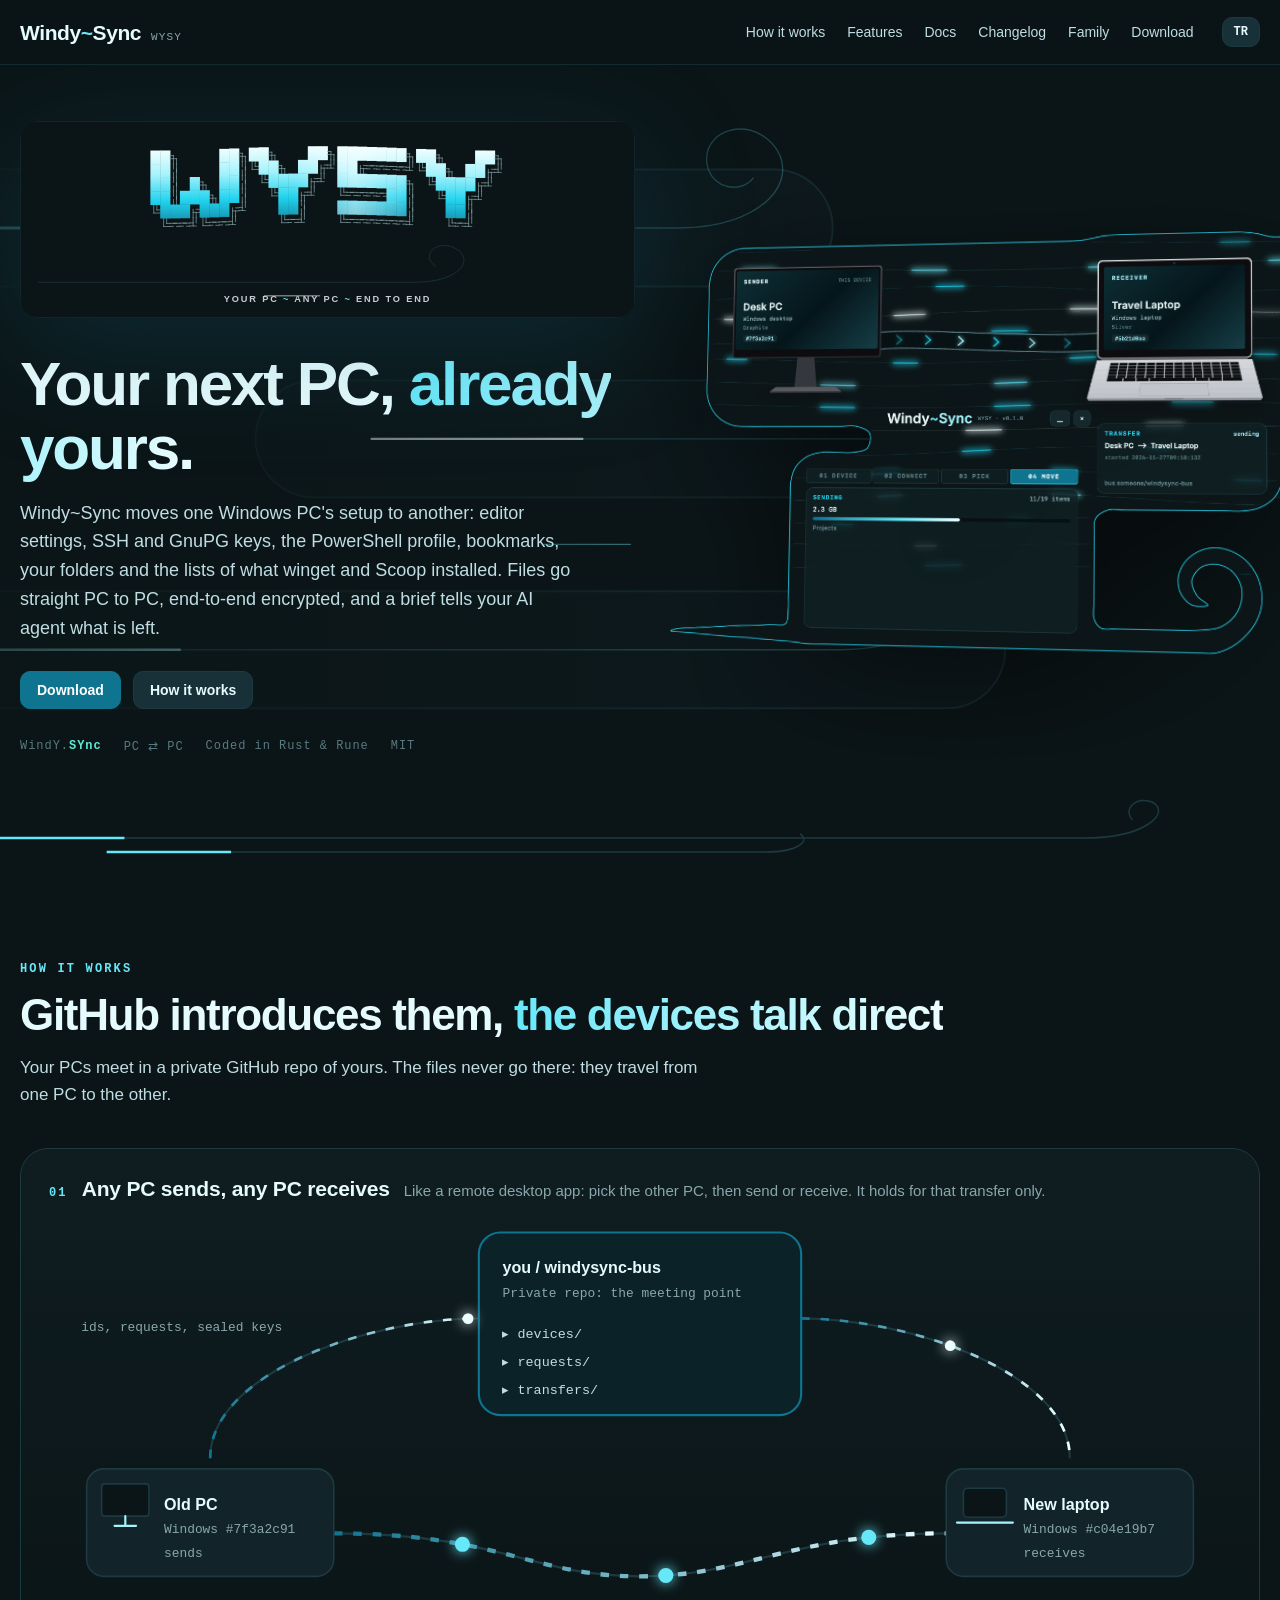
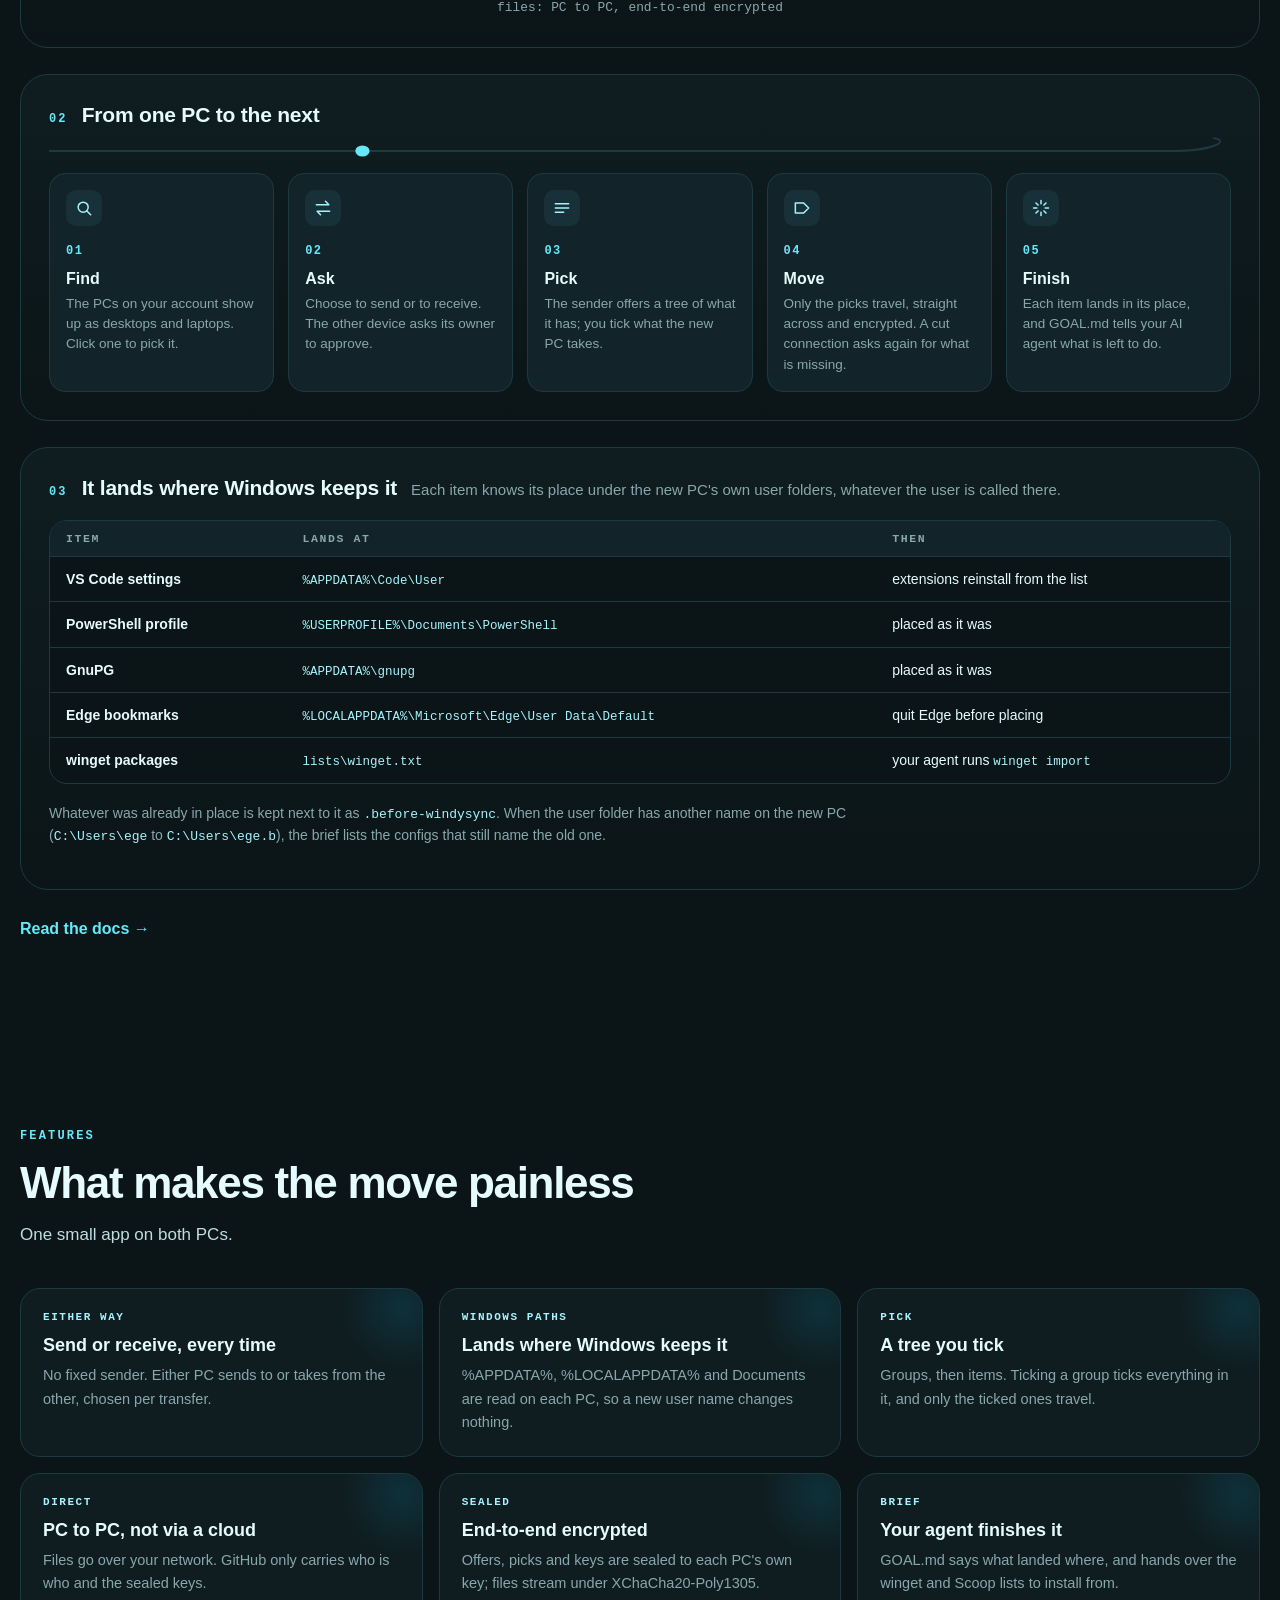
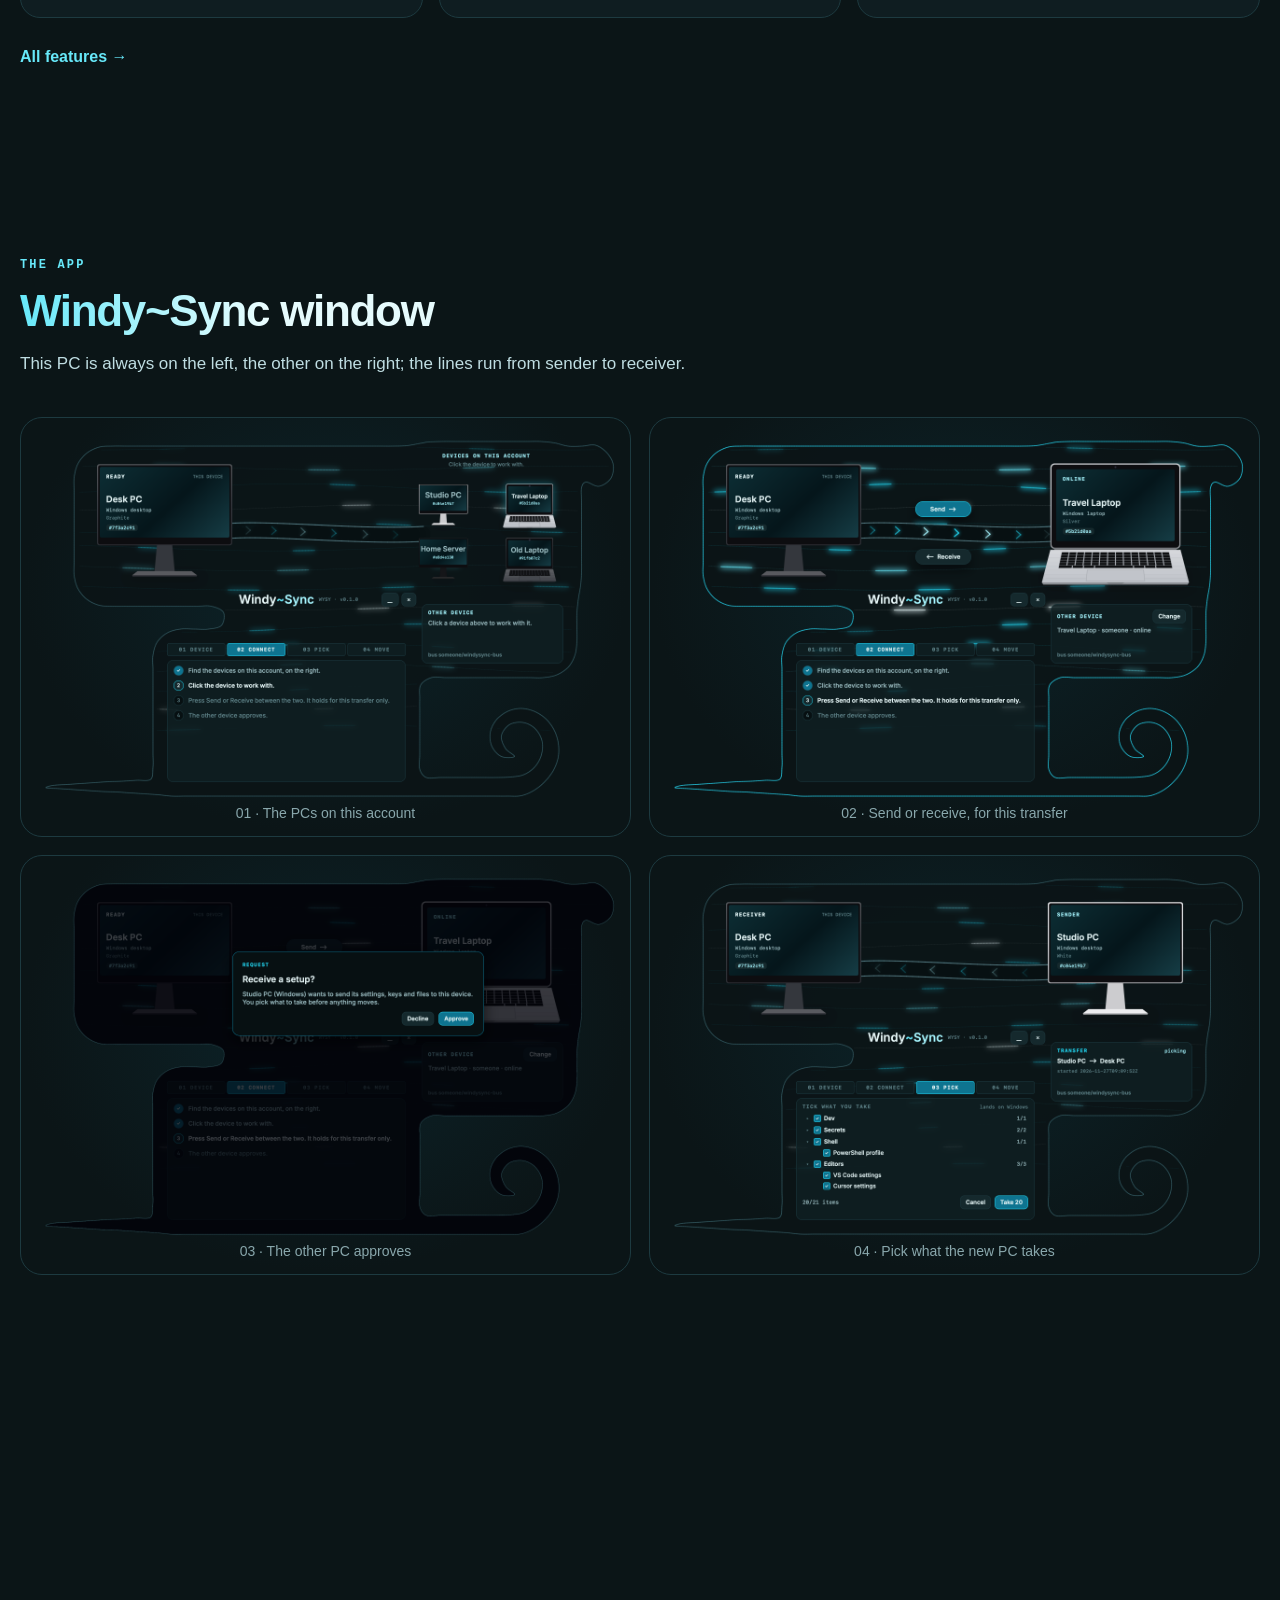
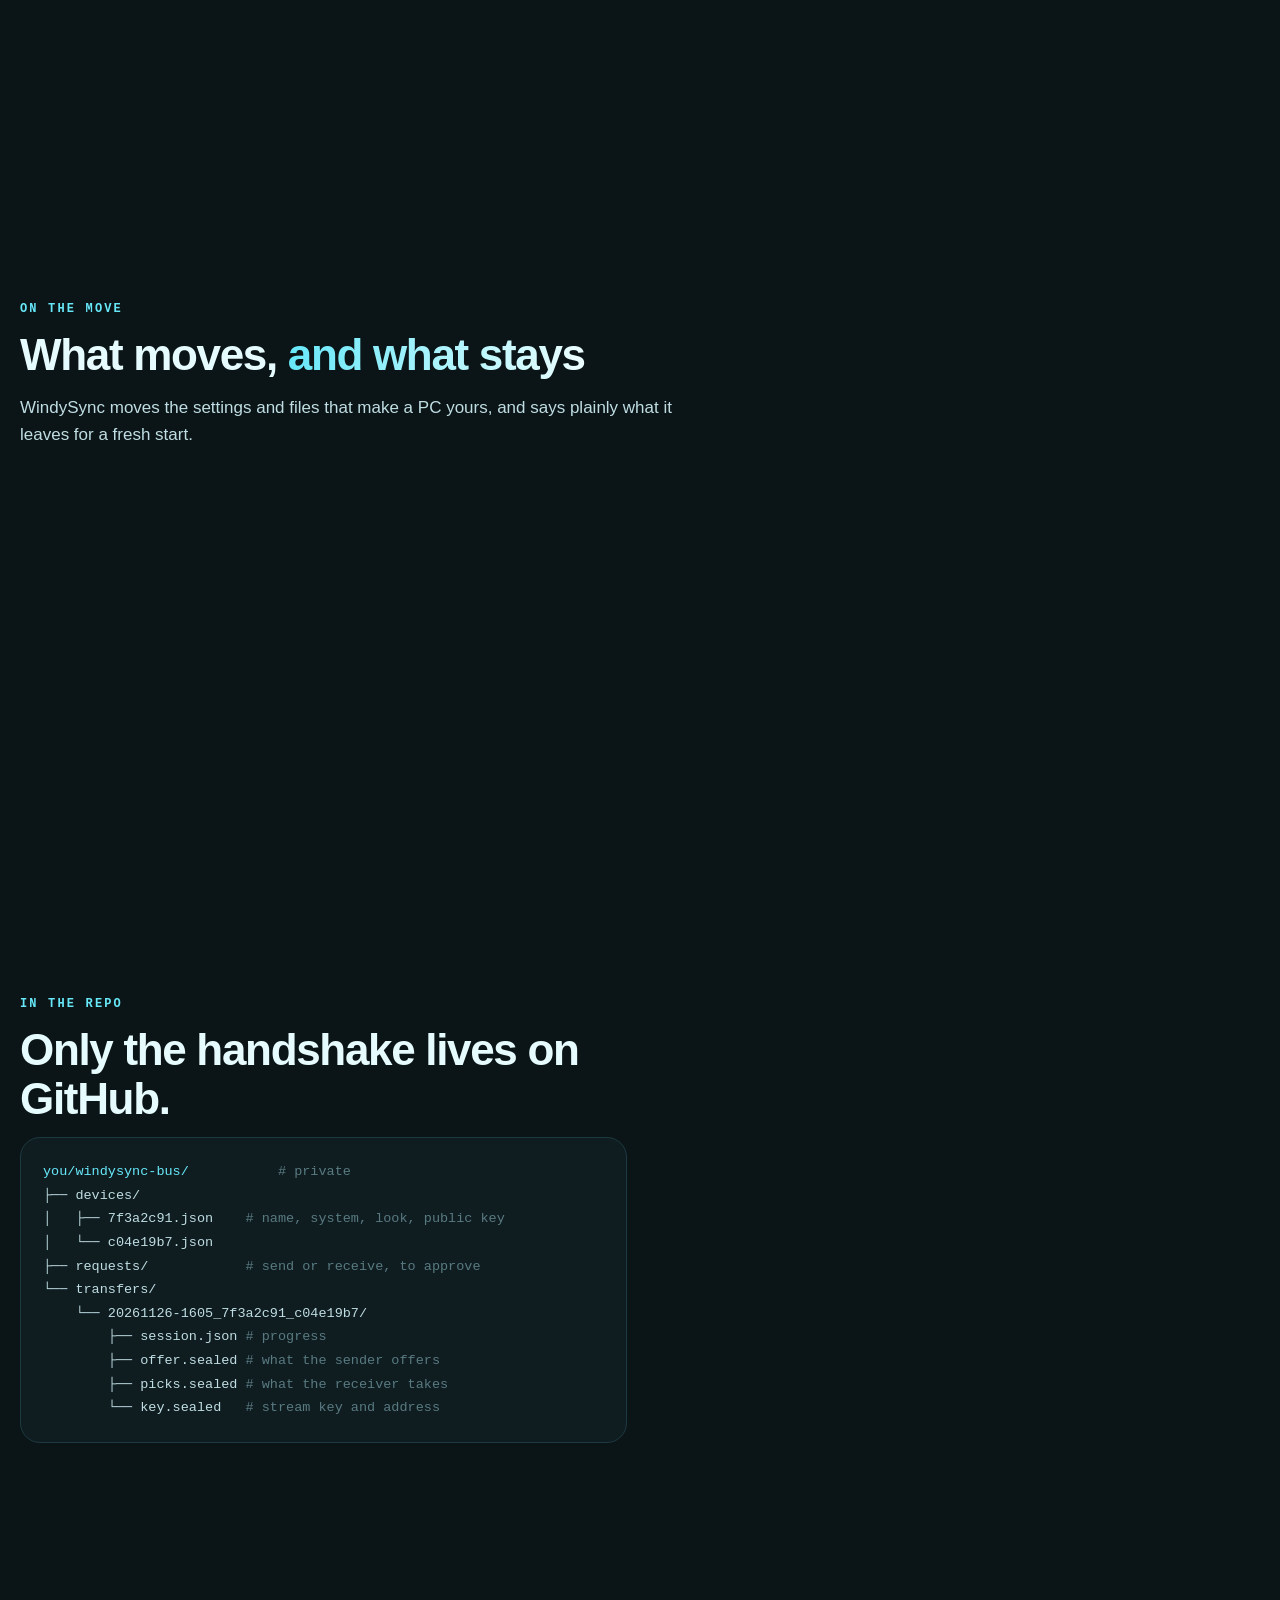
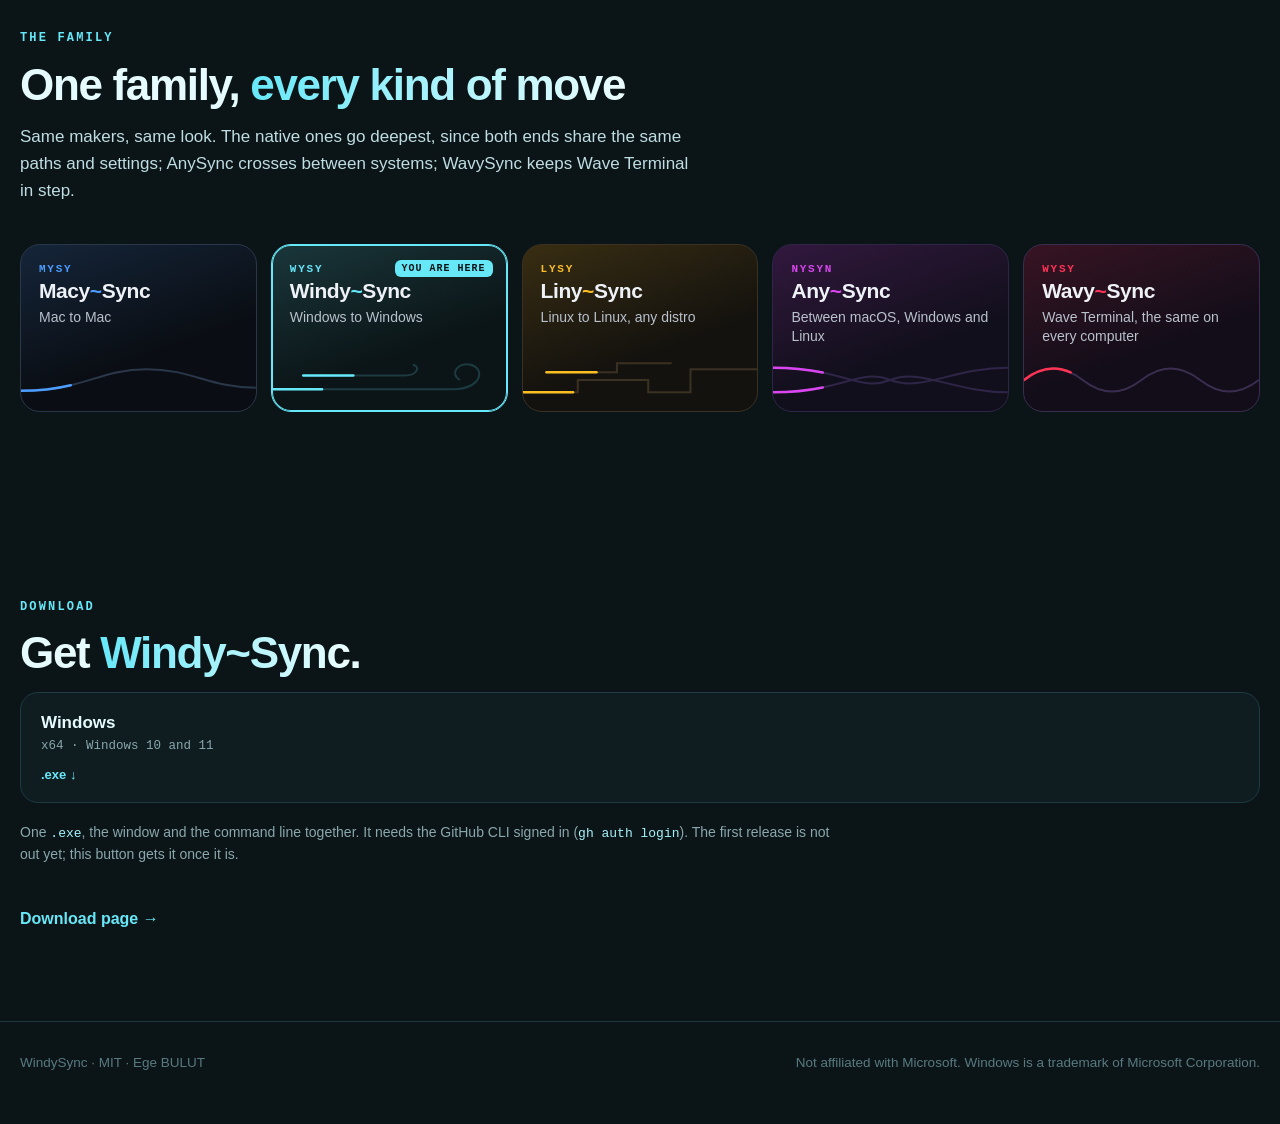
==== site/index.html @ 026438a8 "Site: WindySync site with the app renders, EN and TR Landing, features, docs, changelog and download" ====
<!doctype html>
<html lang="en">
<head>
<meta charset="utf-8">
<meta name="viewport" content="width=device-width, initial-scale=1">
<title>WindySync: move a Windows PC to a new PC, end-to-end encrypted</title>
<meta name="description" content="WindySync moves one Windows PC's setup to another: editor settings, SSH and GnuPG keys, the PowerShell profile, bookmarks, your folders and the lists of what winget and Scoop installed. PC to PC, end-to-end encrypted, and a brief for your AI agent finishes the setup.">
<link rel="canonical" href="https://windysync.vercel.app/">
<meta property="og:type" content="website">
<meta property="og:site_name" content="WindySync">
<meta property="og:url" content="https://windysync.vercel.app/">
<meta property="og:title" content="WindySync: move a Windows PC to a new PC, end-to-end encrypted">
<meta property="og:description" content="WindySync moves one Windows PC's setup to another: editor settings, SSH and GnuPG keys, the PowerShell profile, bookmarks, your folders and the lists of what winget and Scoop installed. PC to PC, end-to-end encrypted, and a brief for your AI agent finishes the setup.">
<meta property="og:image" content="https://windysync.vercel.app/og.png">
<meta property="og:image:width" content="1200">
<meta property="og:image:height" content="630">
<meta property="og:locale" content="en_US">
<meta name="twitter:card" content="summary_large_image">
<meta name="twitter:title" content="WindySync: move a Windows PC to a new PC, end-to-end encrypted">
<meta name="twitter:description" content="WindySync moves one Windows PC's setup to another: editor settings, SSH and GnuPG keys, the PowerShell profile, bookmarks, your folders and the lists of what winget and Scoop installed. PC to PC, end-to-end encrypted, and a brief for your AI agent finishes the setup.">
<meta name="twitter:image" content="https://windysync.vercel.app/og.png">
<meta name="theme-color" content="#0b1517">
<script type="application/ld+json">{"@context": "https://schema.org", "@type": "SoftwareApplication", "name": "WindySync", "applicationCategory": "UtilitiesApplication", "operatingSystem": "Windows", "url": "https://windysync.vercel.app/", "downloadUrl": "https://github.com/Ege-BULUT/WindySync/releases/latest", "softwareVersion": "0.1.0", "license": "https://opensource.org/licenses/MIT", "image": "https://windysync.vercel.app/og.png", "description": "WindySync moves one Windows PC's setup to another: editor settings, SSH and GnuPG keys, the PowerShell profile, bookmarks, your folders and the lists of what winget and Scoop installed. PC to PC, end-to-end encrypted, and a brief for your AI agent finishes the setup.", "author": {"@type": "Person", "name": "Ege BULUT", "url": "https://github.com/Ege-BULUT"}, "offers": {"@type": "Offer", "price": "0", "priceCurrency": "USD"}}</script>
<link rel="alternate" hreflang="en" href="https://windysync.vercel.app/">
<link rel="alternate" hreflang="tr" href="https://windysync.vercel.app/tr/">
<link rel="alternate" hreflang="x-default" href="https://windysync.vercel.app/">
<link rel="icon" href="data:image/svg+xml,%3Csvg xmlns='http://www.w3.org/2000/svg' viewBox='0 0 32 32'%3E%3Crect width='32' height='32' rx='8' fill='%230b1517'/%3E%3Cpath d='M5 13H20C25 13 26 7 22 6.5C19 6 18 10 21 10.5' fill='none' stroke='%2367e8f9' stroke-width='3' stroke-linecap='round'/%3E%3Cpath d='M5 21H25' stroke='%23ecfeff' stroke-width='3' stroke-linecap='round'/%3E%3C/svg%3E">
<link rel="stylesheet" href="site.css">
</head>
<body>

<nav>
  <div class="wrap">
    <a class="brand" href="./"><span>Windy<b>~</b>Sync</span> <small>WYSY</small></a>
    <div class="links">
      <a href="#how" class="opt">How it works</a>
      <a href="features/">Features</a>
      <a href="docs/">Docs</a>
      <a href="changelog/" class="opt">Changelog</a>
      <a href="#family" class="opt">Family</a>
      <a href="download/">Download</a>
    </div>
    <a class="btn lang" id="lang" href="tr/" hreflang="tr" aria-label="Türkçe">TR</a>
  </div>
</nav>

<header class="hero">
  <svg class="bg" viewBox="0 0 1440 760" preserveAspectRatio="xMidYMid slice" aria-hidden="true">
    <g class="w-band"><path class="wo" d="M -80 170 H 860"/><path class="wo" d="M 380 390 H 1520"/><path class="wo" d="M -80 610 H 1040"/><path class="wf" d="M -80 170 H 860"/><path class="wf" d="M 380 390 H 1520"/><path class="wf" d="M -80 610 H 1040"/></g>
    <path class="wl base" d="M -40 170 H 760 C 850 170 890 118 858 82 C 830 52 784 70 790 104 C 795 130 826 134 838 118"/><path class="wl base" d="M 440 390 H 1290 C 1380 390 1420 338 1388 302 C 1360 272 1314 290 1320 324 C 1325 350 1356 354 1368 338"/><path class="wl base" d="M -40 610 H 930 C 1020 610 1060 558 1028 522 C 1000 492 954 510 960 544 C 965 570 996 574 1008 558"/>
    <path class="wl a" d="M -40 170 H 760 C 850 170 890 118 858 82 C 830 52 784 70 790 104 C 795 130 826 134 838 118"/><path class="wl b" d="M 440 390 H 1290 C 1380 390 1420 338 1388 302 C 1360 272 1314 290 1320 324 C 1325 350 1356 354 1368 338"/><path class="wl c" d="M -40 610 H 930 C 1020 610 1060 558 1028 522 C 1000 492 954 510 960 544 C 965 570 996 574 1008 558"/>
    <path class="wl d" d="M -40 300 H 520 C 560 300 574 280 560 268"/><path class="wl d" style="animation-delay:-1.7s" d="M 620 500 H 1180 C 1220 500 1234 480 1220 468"/>
  </svg>
  <div class="wrap hero-grid">
    <div>
      <img class="logo" src="logo.svg" alt="WYSY, WindySync logo">
      <h1>Your next PC,&nbsp;<em>already yours.</em></h1>
      <p class="lead">Windy~Sync moves one Windows PC's setup to another: editor settings, SSH and GnuPG keys, the PowerShell profile, bookmarks, your folders and the lists of what winget and Scoop installed. Files go straight PC to PC, end-to-end encrypted, and a brief tells your AI agent what is left.</p>
      <div class="cta">
        <a class="btn red" href="download/">Download</a>
        <a class="btn" href="#how">How it works</a>
      </div>
      <div class="ticker"><span>WindY.<b>SYnc</b></span><span>PC ⇄ PC</span><span>Coded in Rust &amp; Rune</span><span>MIT</span></div>
    </div>
    <div class="shot"><img src="sending.png" width="2560" height="1560" alt="WindySync window: this PC on the left sending to the new PC on the right"></div>
  </div>
</header>

<svg class="divider" viewBox="0 0 1440 70" preserveAspectRatio="none" aria-hidden="true"><path d="M0 44 H 1220 C 1290 44 1318 18 1296 8 C 1280 2 1262 14 1274 26"/><path class="run" style="animation-delay:-0s" d="M0 44 H 1220 C 1290 44 1318 18 1296 8 C 1280 2 1262 14 1274 26"/><path d="M120 58 H 860 C 900 58 912 46 900 40"/><path class="run" style="animation-delay:-2s" d="M120 58 H 860 C 900 58 912 46 900 40"/></svg>

<section id="how">
  <div class="wrap">
    <span class="caps">How it works</span>
    <h2>GitHub introduces them, <em>the devices talk direct</em></h2>
    <p class="sub">Your PCs meet in a private GitHub repo of yours. The files never go there: they travel from one PC to the other.</p>

    <div class="stage reveal">
      <div class="stage-head"><span class="caps">01</span><h3>Any PC sends, any PC receives</h3><p>Like a remote desktop app: pick the other PC, then send or receive. It holds for that transfer only.</p></div>
      <svg viewBox="0 0 1100 380" role="img" aria-label="Two Windows PCs meet in a private GitHub repo and send files to each other directly">
        <defs><linearGradient id="wireGrad" x1="0" x2="1"><stop offset="0" stop-color="#0e7490"/><stop offset="1" stop-color="#ecfeff"/></linearGradient></defs>
        <path id="c1" class="wire" d="M 150 230 C 150 150 300 100 400 100"/>
        <path id="c2" class="wire" d="M 700 100 C 800 100 950 150 950 230"/>
        <path class="wire hot" d="M 150 230 C 150 150 300 100 400 100"/>
        <path class="wire hot" style="animation-delay:-.6s" d="M 700 100 C 800 100 950 150 950 230"/>
        <path id="dw" class="wire" d="M 265 300 C 420 300 450 340 550 340 S 690 300 835 300"/>
        <path class="wire hot" style="stroke-width:4" d="M 265 300 C 420 300 450 340 550 340 S 690 300 835 300"/>
        <g class="node repo" transform="translate(400 20)">
          <rect width="300" height="170" rx="20"/>
          <text class="t" x="22" y="38">you / windysync-bus</text>
          <text class="s" x="22" y="60">Private repo: the meeting point</text>
          <text class="folder on" x="22" y="98">▸ devices/</text>
          <text class="folder on" style="animation-delay:1s" x="22" y="124">▸ requests/</text>
          <text class="folder on" style="animation-delay:2s" x="22" y="150">▸ transfers/</text>
        </g>
        <g class="node" transform="translate(35 240)"><rect width="230" height="100" rx="16"/><rect class="scr" x="14" y="14" width="44" height="30" rx="3"/><path class="ink" d="M36 44 V52 M26 53 H46"/><text class="t" x="72" y="38">Old PC</text><text class="s" x="72" y="60">Windows #7f3a2c91</text><text class="s" x="72" y="82" fill="#67e8f9">sends</text></g>
        <g class="node" transform="translate(835 240)"><rect width="230" height="100" rx="16"/><rect class="scr" x="16" y="18" width="40" height="27" rx="4"/><path class="ink" d="M10 50 H62"/><text class="t" x="72" y="38">New laptop</text><text class="s" x="72" y="60">Windows #c04e19b7</text><text class="s" x="72" y="82" fill="#5eead4">receives</text></g>
        <text class="s" x="30" y="112" style="font:500 12px var(--mono);fill:var(--muted)">ids, requests, sealed keys</text>
        <text class="s" x="550" y="372" text-anchor="middle" style="font:500 12px var(--mono);fill:var(--muted)">files: PC to PC, end-to-end encrypted</text>
        <circle class="pkt v" r="5"><animateMotion dur="3s" repeatCount="indefinite"><mpath href="#c1"/></animateMotion></circle>
        <circle class="pkt v" r="5"><animateMotion dur="3s" begin="1.5s" repeatCount="indefinite"><mpath href="#c2"/></animateMotion></circle>
        <circle class="pkt" r="7"><animateMotion dur="2.4s" repeatCount="indefinite"><mpath href="#dw"/></animateMotion></circle>
        <circle class="pkt" r="7"><animateMotion dur="2.4s" begin=".8s" repeatCount="indefinite"><mpath href="#dw"/></animateMotion></circle>
        <circle class="pkt" r="7"><animateMotion dur="2.4s" begin="1.6s" repeatCount="indefinite"><mpath href="#dw"/></animateMotion></circle>
      </svg>
    </div>

    <div class="stage reveal">
      <div class="stage-head"><span class="caps">02</span><h3>From one PC to the next</h3></div>
      <div class="steps">
        <div class="rail" aria-hidden="true"><svg viewBox="0 0 1000 30" preserveAspectRatio="none"><path d="M0 15 H 950 C 985 15 1000 4 985 1" fill="none" stroke="var(--edge)" stroke-width="2"/><circle r="6" fill="var(--red2)"><animateMotion dur="10s" repeatCount="indefinite" path="M0 15 H 950 C 985 15 1000 4 985 1"/></circle></svg></div>
        <div class="step"><div class="ic"><svg viewBox="0 0 24 24"><circle cx="11" cy="11" r="6"/><path d="M20 20l-4.5-4.5"/></svg></div><span class="n">01</span><h4>Find</h4><p>The PCs on your account show up as desktops and laptops. Click one to pick it.</p></div>
        <div class="step"><div class="ic"><svg viewBox="0 0 24 24"><path d="M4 8h15l-4-4M20 16H5l4 4"/></svg></div><span class="n">02</span><h4>Ask</h4><p>Choose to send or to receive. The other device asks its owner to approve.</p></div>
        <div class="step"><div class="ic"><svg viewBox="0 0 24 24"><path d="M4 7h16M4 12h16M4 17h10"/></svg></div><span class="n">03</span><h4>Pick</h4><p>The sender offers a tree of what it has; you tick what the new PC takes.</p></div>
        <div class="step"><div class="ic"><svg viewBox="0 0 24 24"><path d="M4 6h10l6 6-6 6H4z"/></svg></div><span class="n">04</span><h4>Move</h4><p>Only the picks travel, straight across and encrypted. A cut connection asks again for what is missing.</p></div>
        <div class="step"><div class="ic"><svg viewBox="0 0 24 24"><path d="M12 3v4M12 17v4M3 12h4M17 12h4M6 6l2.5 2.5M15.5 15.5L18 18M6 18l2.5-2.5M15.5 8.5L18 6"/></svg></div><span class="n">05</span><h4>Finish</h4><p>Each item lands in its place, and GOAL.md tells your AI agent what is left to do.</p></div>
      </div>
    </div>

    <div class="stage reveal">
      <div class="stage-head"><span class="caps">03</span><h3>It lands where Windows keeps it</h3><p>Each item knows its place under the new PC's own user folders, whatever the user is called there.</p></div>
      <div class="land"><table>
        <thead><tr><th>Item</th><th>Lands at</th><th>Then</th></tr></thead>
        <tbody>
        <tr><td>VS Code settings</td><td><code>%APPDATA%\Code\User</code></td><td>extensions reinstall from the list</td></tr>
        <tr><td>PowerShell profile</td><td><code>%USERPROFILE%\Documents\PowerShell</code></td><td>placed as it was</td></tr>
        <tr><td>GnuPG</td><td><code>%APPDATA%\gnupg</code></td><td>placed as it was</td></tr>
        <tr><td>Edge bookmarks</td><td><code>%LOCALAPPDATA%\Microsoft\Edge\User Data\Default</code></td><td>quit Edge before placing</td></tr>
        <tr><td>winget packages</td><td><code>lists\winget.txt</code></td><td>your agent runs <code>winget import</code></td></tr>
        </tbody></table></div>
      <p class="note">Whatever was already in place is kept next to it as <code>.before-windysync</code>. When the user folder has another name on the new PC (<code>C:\Users\ege</code> to <code>C:\Users\ege.b</code>), the brief lists the configs that still name the old one.</p>
    </div>
    <a class="more" href="docs/">Read the docs →</a>
  </div>
</section>

<section id="features">
  <div class="wrap">
    <span class="caps">Features</span>
    <h2>What makes the move painless</h2>
    <p class="sub">One small app on both PCs.</p>
    <div class="grid">
      <div class="card reveal"><span class="k">EITHER WAY</span><h3>Send or receive, every time</h3><p>No fixed sender. Either PC sends to or takes from the other, chosen per transfer.</p></div>
      <div class="card reveal"><span class="k">WINDOWS PATHS</span><h3>Lands where Windows keeps it</h3><p>%APPDATA%, %LOCALAPPDATA% and Documents are read on each PC, so a new user name changes nothing.</p></div>
      <div class="card reveal"><span class="k">PICK</span><h3>A tree you tick</h3><p>Groups, then items. Ticking a group ticks everything in it, and only the ticked ones travel.</p></div>
      <div class="card reveal"><span class="k">DIRECT</span><h3>PC to PC, not via a cloud</h3><p>Files go over your network. GitHub only carries who is who and the sealed keys.</p></div>
      <div class="card reveal"><span class="k">SEALED</span><h3>End-to-end encrypted</h3><p>Offers, picks and keys are sealed to each PC's own key; files stream under XChaCha20-Poly1305.</p></div>
      <div class="card reveal"><span class="k">BRIEF</span><h3>Your agent finishes it</h3><p>GOAL.md says what landed where, and hands over the winget and Scoop lists to install from.</p></div>
    </div>
    <a class="more" href="features/">All features →</a>
  </div>
</section>

<section id="screens">
  <div class="wrap">
    <span class="caps">The app</span>
    <h2><em>Windy~Sync</em> window</h2>
    <p class="sub">This PC is always on the left, the other on the right; the lines run from sender to receiver.</p>
    <div class="gallery">
      <figure class="reveal"><img src="find.png" width="2560" height="1560" alt="01 · The PCs on this account" loading="lazy"><figcaption>01 · The PCs on this account</figcaption></figure>
      <figure class="reveal"><img src="hover-send.png" width="2560" height="1560" alt="02 · Send or receive, for this transfer" loading="lazy"><figcaption>02 · Send or receive, for this transfer</figcaption></figure>
      <figure class="reveal"><img src="request.png" width="2560" height="1560" alt="03 · The other PC approves" loading="lazy"><figcaption>03 · The other PC approves</figcaption></figure>
      <figure class="reveal"><img src="pick.png" width="2560" height="1560" alt="04 · Pick what the new PC takes" loading="lazy"><figcaption>04 · Pick what the new PC takes</figcaption></figure>
      <figure class="reveal"><img src="sending.png" width="2560" height="1560" alt="Sending: the lines flow toward the receiver" loading="lazy"><figcaption>Sending: the lines flow toward the receiver</figcaption></figure>
      <figure class="reveal"><img src="done.png" width="2560" height="1560" alt="Done: the brief is ready for your agent" loading="lazy"><figcaption>Done: the brief is ready for your agent</figcaption></figure>
    </div>
  </div>
</section>

<section id="moves">
  <div class="wrap">
    <span class="caps">On the move</span>
    <h2>What moves, <em>and what stays</em></h2>
    <p class="sub">WindySync moves the settings and files that make a PC yours, and says plainly what it leaves for a fresh start.</p>
    <div class="cols">
      <div class="box yes reveal">
        <h3>What moves</h3>
        <ul>
          <li><strong>Files:</strong> Desktop, Documents, Downloads, Pictures, Music and Videos, each top-level item on its own. Folders rebuilt from source, like <code>node_modules</code>, <code>target</code> and <code>.venv</code>, stay behind.</li>
          <li><strong>Shell and git:</strong> git config, SSH and GnuPG keys, the PowerShell profile.</li>
          <li><strong>Editors and terminals:</strong> VS Code, Cursor, Zed, Wave.</li>
          <li><strong>Notes, browsers, AI tools:</strong> Obsidian's vault list, bookmarks of Edge, Chrome, Brave and Chromium, Claude Code, Codex.</li>
          <li><strong>Lists of installed tools:</strong> winget, Scoop, npm, cargo, pipx, VS Code and Cursor extensions.</li>
        </ul>
      </div>
      <div class="box no reveal">
        <h3>What stays, and why</h3>
        <ul>
          <li><strong>The programs themselves:</strong> they are installed again from the winget and Scoop lists, not copied.</li>
          <li><strong>Passwords saved in browsers:</strong> Windows seals them with DPAPI for the old PC's account. Use the browser's own sync or its password export.</li>
          <li><strong>Windows settings, the registry and the PC's identity:</strong> a Tailscale node, remote desktop ids and the like.</li>
          <li><strong>Logins:</strong> AI tools and apps are signed in again on the new PC.</li>
        </ul>
      </div>
    </div>
  </div>
</section>
<section id="layout">
  <div class="wrap split">
    <div>
      <span class="caps">In the repo</span>
      <h2>Only the handshake lives on GitHub.</h2>
      <pre class="tree"><span class="r">you/windysync-bus/</span>           <span class="c"># private</span>
├── devices/
│   ├── 7f3a2c91.json    <span class="c"># name, system, look, public key</span>
│   └── c04e19b7.json
├── requests/            <span class="c"># send or receive, to approve</span>
└── transfers/
    └── 20261126-1605_7f3a2c91_c04e19b7/
        ├── session.json <span class="c"># progress</span>
        ├── offer.sealed <span class="c"># what the sender offers</span>
        ├── picks.sealed <span class="c"># what the receiver takes</span>
        └── key.sealed   <span class="c"># stream key and address</span></pre>
    </div>
    <div class="box reveal" style="margin-top:58px">
      <h3>Never on GitHub</h3>
      <ul>
        <li>Your files: they go from PC to PC</li>
        <li>Anything readable about what you move: offers and picks are sealed</li>
        <li>Your GitHub sign in: WindySync asks the GitHub CLI for it each time</li>
        <li>Anything you leave unticked</li>
      </ul>
    </div>
  </div>
</section>

<section id="family">
  <div class="wrap">
    <span class="caps">The family</span>
    <h2>One family, <em>every kind of move</em></h2>
    <p class="sub">Same makers, same look. The native ones go deepest, since both ends share the same paths and settings; AnySync crosses between systems; WavySync keeps Wave Terminal in step.</p>
    <div class="fam">
      <a class="fm" href="https://macysync.vercel.app/" style="--fa:#4c9dff;--fbg:#0a0e14;--fe:#2a3749"><svg viewBox="0 0 300 60" preserveAspectRatio="none" aria-hidden="true"><path class="fb" d="M0 44 C 80 44 100 16 160 16 S 240 40 300 40"/><path class="fr" style="animation-delay:-0.0s" d="M0 44 C 80 44 100 16 160 16 S 240 40 300 40"/></svg><span class="fk">MYSY</span><b>Macy<i>~</i>Sync</b><span class="fl">Mac to Mac</span></a>
      <a class="fm here" href="https://windysync.vercel.app/" style="--fa:#67e8f9;--fbg:#0b1517;--fe:#1d3a40"><svg viewBox="0 0 300 60" preserveAspectRatio="none" aria-hidden="true"><path class="fb" d="M0 42 H 232 C 266 42 274 16 254 10 C 238 6 226 22 240 30"/><path class="fr" style="animation-delay:-0.0s" d="M0 42 H 232 C 266 42 274 16 254 10 C 238 6 226 22 240 30"/><path class="fb" d="M40 24 H 170 C 186 24 190 12 180 10"/><path class="fr" style="animation-delay:-1.3s" d="M40 24 H 170 C 186 24 190 12 180 10"/></svg><span class="fk">WYSY</span><b>Windy<i>~</i>Sync</b><span class="fl">Windows to Windows</span><span class="fh">you are here</span></a>
      <a class="fm" href="https://linysync.vercel.app/" style="--fa:#fbbf24;--fbg:#14120e;--fe:#3a3122"><svg viewBox="0 0 300 60" preserveAspectRatio="none" aria-hidden="true"><path class="fb" d="M0 46 H 70 V 30 H 160 V 46 H 214 V 16 H 300"/><path class="fr" style="animation-delay:-0.0s" d="M0 46 H 70 V 30 H 160 V 46 H 214 V 16 H 300"/><path class="fb" d="M30 20 H 120 V 8 H 190"/><path class="fr" style="animation-delay:-1.3s" d="M30 20 H 120 V 8 H 190"/></svg><span class="fk">LYSY</span><b>Liny<i>~</i>Sync</b><span class="fl">Linux to Linux, any distro</span></a>
      <a class="fm" href="https://anysync.vercel.app/" style="--fa:#d946ef;--fbg:#120f1c;--fe:#2e2547"><svg viewBox="0 0 300 60" preserveAspectRatio="none" aria-hidden="true"><path class="fb" d="M0 46 C 90 46 110 14 150 30 S 230 14 300 14"/><path class="fr" style="animation-delay:-0.0s" d="M0 46 C 90 46 110 14 150 30 S 230 14 300 14"/><path class="fb" d="M0 14 C 90 14 110 46 150 30 S 230 46 300 46"/><path class="fr" style="animation-delay:-1.3s" d="M0 14 C 90 14 110 46 150 30 S 230 46 300 46"/></svg><span class="fk">NYSYN</span><b>Any<i>~</i>Sync</b><span class="fl">Between macOS, Windows and Linux</span></a>
      <a class="fm" href="https://wavysync.vercel.app/" style="--fa:#ff3355;--fbg:#120d19;--fe:#3a2d4f"><svg viewBox="0 0 300 60" preserveAspectRatio="none" aria-hidden="true"><path class="fb" d="M0 30 C 25 10 50 10 75 30 S 125 50 150 30 S 200 10 225 30 S 275 50 300 30"/><path class="fr" style="animation-delay:-0.0s" d="M0 30 C 25 10 50 10 75 30 S 125 50 150 30 S 200 10 225 30 S 275 50 300 30"/></svg><span class="fk">WYSY</span><b>Wavy<i>~</i>Sync</b><span class="fl">Wave Terminal, the same on every computer</span></a>
    </div>
  </div>
</section>

<section id="download">
  <div class="wrap">
    <span class="caps">Download</span>
    <h2>Get <em>Windy~Sync</em>.</h2>
    <div class="dl">
      <a class="os" href="https://github.com/Ege-BULUT/WindySync/releases/latest/download/windysync-windows-x64.exe"><b>Windows</b><span>x64 · Windows 10 and 11</span><i>.exe ↓</i></a>
    </div>
    <p class="note">One <code>.exe</code>, the window and the command line together. It needs the GitHub CLI signed in (<code>gh auth login</code>). The first release is not out yet; this button gets it once it is.</p>
    <a class="more" href="download/">Download page →</a>
  </div>
</section>

<footer>
  <div class="wrap">
    <span>WindySync · MIT · Ege BULUT</span>
    <span>Not affiliated with Microsoft. Windows is a trademark of Microsoft Corporation.</span>
  </div>
</footer>

<script src="site.js"></script>
</body>
</html>
---- site/site.css ----
:root {
  --bg: #0b1517; --bg2: #0f1d21; --panel: #122429; --panel2: #183139; --edge: #1d3a40; --violet: #2f7480; --lilac: #a5f3fc; --red: #0e7490; --red2: #67e8f9; --a3: #ecfeff; --on-red: #ffffff; --ink: #e6fbfd; --soft: #bfdde2; --muted: #89a7ac; --dim: #587a80; --ok: #5eead4; --warn: #fda4af;
  --mono: ui-monospace, "SF Mono", "JetBrains Mono", "Cascadia Mono", Menlo, Consolas, monospace;
  --sans: Inter, ui-sans-serif, -apple-system, BlinkMacSystemFont, "Segoe UI", Roboto, Helvetica, Arial, sans-serif;
  --wrap: min(1240px, calc(100vw - 32px));
}
* { box-sizing: border-box; }
html { scroll-behavior: smooth; }
body { margin: 0; background: var(--bg); color: var(--ink); font: 16px/1.6 var(--sans); overflow-x: hidden; }
a { color: inherit; }
img { height: auto; }
.wrap { width: var(--wrap); margin: 0 auto; }
.caps { font: 700 12px/1 var(--mono); letter-spacing: .18em; text-transform: uppercase; color: var(--red2); }

/* nav */
nav { position: sticky; top: 0; z-index: 20; backdrop-filter: blur(14px); background: color-mix(in srgb, var(--bg) 74%, transparent); border-bottom: 1px solid color-mix(in srgb, var(--edge) 60%, transparent); }
nav .wrap { display: flex; align-items: center; gap: 28px; height: 64px; }
.brand { font: 800 21px/1 var(--sans); text-decoration: none; letter-spacing: -.02em; display: flex; align-items: baseline; gap: 10px; flex: none; }
.brand b { color: var(--red2); font-weight: 800; }
.brand small { font: 500 11px var(--mono); color: var(--muted); letter-spacing: .1em; }
nav .links { display: flex; gap: 22px; margin-left: auto; font-size: 14px; color: var(--soft); min-width: 0; overflow-x: auto; white-space: nowrap; scrollbar-width: none; }
nav .links::-webkit-scrollbar { display: none; }
nav .links a { text-decoration: none; }
nav .links a:hover { color: var(--ink); }
nav .links a.on { color: var(--ink); box-shadow: inset 0 -2px 0 var(--red2); }
.btn { display: inline-flex; align-items: center; gap: 8px; padding: 10px 16px; border-radius: 10px; font: 600 14px var(--sans); text-decoration: none; border: 1px solid var(--edge); background: var(--panel2); color: var(--ink); cursor: pointer; transition: background .2s, transform .2s; }
.btn:hover { background: var(--edge); transform: translateY(-1px); }
.btn.red { background: var(--red); border-color: var(--red); color: var(--on-red); }
.btn.red:hover { background: var(--red2); border-color: var(--red2); }
.lang { padding: 7px 11px; font: 700 12px var(--mono); flex: none; }

/* hero */
.hero { position: relative; padding: 56px 0 40px; overflow: hidden; }
.hero svg.bg { position: absolute; inset: 0; width: 100%; height: 100%; pointer-events: none; }
@keyframes flow { from { stroke-dashoffset: 2600; } to { stroke-dashoffset: 0; } }
.hero::after { content: ""; position: absolute; inset: 0; pointer-events: none; background: linear-gradient(90deg, color-mix(in srgb, var(--bg) 78%, transparent), color-mix(in srgb, var(--bg) 45%, transparent) 42%, transparent 66%); }
.hero-grid { position: relative; z-index: 1; display: grid; grid-template-columns: 1.05fr 1fr; gap: 40px; align-items: center; }
.logo { width: 100%; max-width: 640px; display: block; filter: drop-shadow(0 30px 60px color-mix(in srgb, var(--red) 22%, transparent)); border-radius: 20px; }
h1 { font: 800 clamp(36px, 5vw, 62px)/1.04 var(--sans); letter-spacing: -.035em; margin: 34px 0 18px; }
h1 em, h2 em { font-style: normal; background: linear-gradient(90deg, var(--red2), var(--a3), var(--red2)) 0 0 / 200% 100%; -webkit-background-clip: text; background-clip: text; color: transparent; animation: shift 6s linear infinite; }
@keyframes shift { to { background-position: -200% 0; } }
.lead { font-size: 18px; color: var(--soft); max-width: 560px; margin: 0 0 28px; }
.cta { display: flex; gap: 12px; flex-wrap: wrap; }
.shot { position: relative; transform: perspective(1400px) rotateY(-9deg) rotateX(4deg); animation: float 7s ease-in-out infinite; }
.shot img { width: 118%; max-width: none; margin-left: -6%; display: block; filter: drop-shadow(0 40px 70px rgba(0, 0, 0, .55)); }
@keyframes float { 0%, 100% { transform: perspective(1400px) rotateY(-9deg) rotateX(4deg) translateY(0); } 50% { transform: perspective(1400px) rotateY(-7deg) rotateX(3deg) translateY(-12px); } }
.ticker { margin-top: 30px; display: flex; gap: 22px; flex-wrap: wrap; font: 500 12px var(--mono); color: var(--dim); letter-spacing: .08em; }
.ticker b { color: var(--ok); font-weight: 700; }

/* sections */
section { padding: 90px 0; position: relative; }
section.tight { padding-top: 0; }
h2 { font: 800 clamp(30px, 3.6vw, 44px)/1.1 var(--sans); letter-spacing: -.03em; margin: 12px 0 14px; }
.sub { color: var(--soft); max-width: 680px; margin: 0 0 40px; font-size: 17px; }
.sub code, .lead code { font: 500 .88em var(--mono); color: var(--lilac); }
.divider { display: block; width: 100%; height: 70px; }
.divider path { fill: none; stroke: var(--edge); stroke-width: 1.5; stroke-linejoin: round; }
.divider .run { stroke: var(--red2); stroke-width: 2.5; stroke-dasharray: 140 3000; animation: flow 5s linear infinite; }

/* diagrams */
.stage { background: linear-gradient(180deg, var(--bg2), var(--bg)); border: 1px solid var(--edge); border-radius: 28px; padding: 28px; position: relative; overflow: hidden; }
.stage + .stage { margin-top: 26px; }
.stage-head { display: flex; align-items: baseline; gap: 14px; margin-bottom: 8px; flex-wrap: wrap; }
.stage-head h3 { font: 700 21px var(--sans); margin: 0; letter-spacing: -.01em; }
.stage-head p { margin: 0; color: var(--muted); font-size: 15px; }
.stage svg { width: 100%; height: auto; display: block; }
.node rect { fill: var(--panel); stroke: var(--edge); stroke-width: 1.5; }
.node .t { fill: var(--ink); font: 600 15px var(--sans); }
.node .s { fill: var(--muted); font: 500 12px var(--mono); }
.node.repo rect { fill: color-mix(in srgb, var(--red) 14%, var(--bg)); stroke: var(--red); stroke-width: 2; }
.node .scr { fill: var(--bg); stroke: var(--edge); stroke-width: 1.5; }
.node .ink { fill: none; stroke: var(--lilac); stroke-width: 2; stroke-linecap: round; stroke-linejoin: round; }
.wire { fill: none; stroke: var(--edge); stroke-width: 2; }
.wire.hot { stroke: url(#wireGrad); stroke-width: 2.5; stroke-dasharray: 8 10; animation: dash 1.2s linear infinite; }
@keyframes dash { to { stroke-dashoffset: -36; } }
.pkt { fill: var(--red2); filter: drop-shadow(0 0 6px var(--red2)); }
.pkt.v { fill: var(--a3); filter: drop-shadow(0 0 6px var(--a3)); }
.folder { font: 500 12.5px var(--mono); fill: var(--soft); }
.folder.on { animation: blink 3s ease-in-out infinite; }
@keyframes blink { 0%, 100% { fill: var(--soft); } 12% { fill: var(--red2); } 30% { fill: var(--soft); } }

/* steps */
.steps { display: grid; grid-template-columns: repeat(5, 1fr); gap: 14px; margin-top: 46px; position: relative; }
.step { background: var(--panel); border: 1px solid var(--edge); border-radius: 16px; padding: 16px; position: relative; z-index: 1; animation: lit 10s infinite; }
.step:nth-child(2) { animation-delay: 0s; } .step:nth-child(3) { animation-delay: 2s; } .step:nth-child(4) { animation-delay: 4s; } .step:nth-child(5) { animation-delay: 6s; } .step:nth-child(6) { animation-delay: 8s; }
@keyframes lit { 0%, 18% { z-index: 3; border-color: var(--red); box-shadow: 0 0 0 1px var(--red), 0 14px 40px color-mix(in srgb, var(--red) 28%, transparent); transform: translateY(-4px); } 24%, 100% { z-index: 1; border-color: var(--edge); box-shadow: none; transform: none; } }
.step .n { font: 700 12px var(--mono); color: var(--red2); letter-spacing: .12em; }
.step h4 { margin: 8px 0 6px; font: 700 16px var(--sans); }
.step p { margin: 0; color: var(--muted); font-size: 13.5px; line-height: 1.5; }
.step .ic { width: 36px; height: 36px; border-radius: 10px; background: var(--panel2); display: grid; place-items: center; margin-bottom: 10px; }
.step .ic svg { width: 20px; height: 20px; stroke: var(--lilac); fill: none; stroke-width: 1.8; stroke-linecap: round; stroke-linejoin: round; }
.rail { position: absolute; left: 0; right: 0; top: -36px; height: 28px; z-index: 4; pointer-events: none; }
.rail svg { width: 100%; height: 28px; display: block; overflow: visible; }
.rail path { vector-effect: non-scaling-stroke; }

/* where things land */
.land { overflow-x: auto; border: 1px solid var(--edge); border-radius: 18px; margin-top: 18px; background: var(--bg); }
.land table { border-collapse: collapse; width: 100%; min-width: 760px; font-size: 14px; }
.land th, .land td { text-align: left; padding: 11px 16px; border-bottom: 1px solid var(--edge); vertical-align: top; }
.land th { font: 700 11.5px var(--mono); letter-spacing: .14em; text-transform: uppercase; color: var(--muted); background: var(--panel); }
.land tr:last-child td { border-bottom: 0; }
.land.fit table { min-width: 0; }
.land.fit td:first-child { white-space: normal; }
.land td:first-child { color: var(--ink); font-weight: 600; white-space: nowrap; }
.land code { font: 500 12.5px var(--mono); color: var(--lilac); overflow-wrap: anywhere; }
.land tbody tr { animation: row 8s infinite; }
.land tbody tr:nth-child(2) { animation-delay: 1.6s; } .land tbody tr:nth-child(3) { animation-delay: 3.2s; } .land tbody tr:nth-child(4) { animation-delay: 4.8s; } .land tbody tr:nth-child(5) { animation-delay: 6.4s; }
@keyframes row { 0%, 14% { background: color-mix(in srgb, var(--red) 12%, transparent); } 22%, 100% { background: transparent; } }

/* features */
.grid { display: grid; grid-template-columns: repeat(3, 1fr); gap: 16px; }
.card { background: var(--bg2); border: 1px solid var(--edge); border-radius: 20px; padding: 22px; position: relative; overflow: hidden; transition: border-color .25s, transform .25s; }
.card:hover { border-color: var(--violet); transform: translateY(-3px); }
.card::after { content: ""; position: absolute; right: -40px; top: -40px; width: 120px; height: 120px; border-radius: 50%; background: radial-gradient(circle, color-mix(in srgb, var(--red) 22%, transparent), transparent 70%); }
.card h3 { margin: 0 0 8px; font: 700 18px var(--sans); }
.card p { margin: 0; color: var(--muted); font-size: 14.5px; }
.card .k { font: 700 11px var(--mono); color: var(--lilac); letter-spacing: .14em; display: block; margin-bottom: 12px; }

/* gallery */
.gallery { display: grid; grid-template-columns: 1fr 1fr; gap: 18px; }
.gallery figure { margin: 0; background: radial-gradient(ellipse at 50% 40%, color-mix(in srgb, var(--red) 16%, var(--bg)), var(--bg) 70%); border: 1px solid var(--edge); border-radius: 22px; padding: 16px 6px 12px; }
.gallery img { width: 100%; display: block; }
.gallery figcaption { text-align: center; color: var(--muted); font-size: 14px; margin-top: 4px; padding: 0 10px; }

/* moves / stays, repo tree */
.split { display: grid; grid-template-columns: 1fr 1fr; gap: 26px; align-items: start; }
.cols { display: grid; grid-template-columns: 1fr 1fr; gap: 18px; }
.box { background: var(--bg2); border: 1px solid var(--edge); border-radius: 20px; padding: 22px 24px; }
.box h3 { margin: 0 0 10px; font: 700 18px var(--sans); }
.box ul { margin: 0; padding-left: 18px; color: var(--muted); font-size: 14.5px; }
.box li { margin: 7px 0; }
.box li strong { color: var(--ink); font-weight: 600; }
.box code { font: 500 13px var(--mono); color: var(--lilac); overflow-wrap: anywhere; }
.box.yes h3 { color: var(--ok); }
.box.no h3 { color: var(--warn); }
pre.tree { margin: 0; background: var(--bg2); border: 1px solid var(--edge); border-radius: 20px; padding: 22px; font: 500 13.5px/1.75 var(--mono); color: var(--soft); overflow-x: auto; }
pre.tree .c { color: var(--dim); }
pre.tree .r { color: var(--red2); }

/* download */
.dl { display: grid; grid-template-columns: repeat(auto-fit, minmax(220px, 1fr)); gap: 14px; }
.os { background: var(--bg2); border: 1px solid var(--edge); border-radius: 18px; padding: 20px; text-decoration: none; display: flex; flex-direction: column; gap: 6px; transition: border-color .2s, transform .2s; }
.os:hover { border-color: var(--red); transform: translateY(-3px); }
.os b { font: 700 17px var(--sans); }
.os span { color: var(--muted); font: 500 12.5px var(--mono); }
.os i { font-style: normal; color: var(--red2); font: 700 13px var(--sans); margin-top: 8px; }
.note { color: var(--muted); font-size: 14px; margin-top: 18px; max-width: 820px; }
.note code { font: 500 13px var(--mono); color: var(--lilac); }
footer { border-top: 1px solid var(--edge); padding: 30px 0 46px; color: var(--dim); font-size: 13.5px; }
footer .wrap { display: flex; gap: 20px; flex-wrap: wrap; justify-content: space-between; }

/* pages */
.page-head { padding: 60px 0 0; position: relative; }
.page-head h1 { margin: 12px 0 14px; }
.page-head + section { padding-top: 46px; }
.more { display: inline-block; margin-top: 26px; color: var(--red2); font-weight: 600; text-decoration: none; }
.more:hover { text-decoration: underline; }

/* feature rows */
.frow { display: grid; grid-template-columns: 1fr 1.2fr; gap: 40px; align-items: center; padding: 34px 0; border-bottom: 1px solid color-mix(in srgb, var(--edge) 50%, transparent); }
.frow:nth-child(even) > img { order: -1; }
.frow h3 { font: 800 26px/1.2 var(--sans); letter-spacing: -.02em; margin: 8px 0 10px; }
.frow p { color: var(--soft); margin: 0; }
.frow p code { font: 500 13.5px var(--mono); color: var(--lilac); }
.frow img { width: 100%; display: block; }

/* docs */
.doc { display: grid; grid-template-columns: 210px 1fr; gap: 44px; align-items: start; }
.toc { position: sticky; top: 90px; }
.toc-list { display: flex; flex-direction: column; gap: 9px; font-size: 14px; }
.toc a { color: var(--muted); text-decoration: none; }
.toc a:hover { color: var(--ink); }
.prose { max-width: 800px; color: var(--soft); min-width: 0; }
.prose h2 { color: var(--ink); font-size: 28px; margin: 50px 0 12px; scroll-margin-top: 84px; }
.prose h2:first-child { margin-top: 0; }
.prose h3 { color: var(--ink); font: 700 18px var(--sans); margin: 26px 0 8px; }
.prose code { font: 500 13.5px var(--mono); color: var(--lilac); overflow-wrap: anywhere; }
.prose pre { background: var(--bg2); border: 1px solid var(--edge); border-radius: 14px; padding: 16px 18px; overflow-x: auto; font: 500 13.5px/1.7 var(--mono); color: var(--soft); }
.prose pre code { color: inherit; overflow-wrap: normal; }
.prose table { border-collapse: collapse; width: 100%; font-size: 14.5px; }
.prose td, .prose th { border-bottom: 1px solid var(--edge); padding: 9px 10px; text-align: left; vertical-align: top; }
.prose th { color: var(--ink); }
.prose a { color: var(--red2); }
.prose li { margin: 5px 0; }

/* changelog */
.release { border-left: 2px solid var(--edge); padding: 0 0 10px 28px; position: relative; max-width: 820px; }
.release + .release { margin-top: 30px; }
.release::before { content: ""; position: absolute; left: -7px; top: 10px; width: 12px; height: 12px; border-radius: 50%; background: var(--red2); box-shadow: 0 0 12px var(--red2); }
.release h2 { margin: 0 0 4px; }
.release .date { font: 500 13px var(--mono); color: var(--muted); }
.release ul { color: var(--soft); padding-left: 18px; }
.release li { margin: 7px 0; }
.release code { font: 500 13px var(--mono); color: var(--lilac); }

.hero-grid > *, .split > *, .cols > *, .grid > *, .gallery > *, .frow > *, .doc > * { min-width: 0; }
.reveal { opacity: 0; transform: translateY(26px); transition: opacity .8s ease, transform .8s ease; }
.reveal.in { opacity: 1; transform: none; }

@media (max-width: 980px) {
  .hero::after { background: color-mix(in srgb, var(--bg) 55%, transparent); }
  .hero-grid, .split, .cols, .frow, .doc { grid-template-columns: 1fr; }
  .shot img { width: 100%; margin: 0; }
  .grid, .steps { grid-template-columns: 1fr 1fr; }
  nav .links a.opt { display: none; }
  .frow:nth-child(even) > img { order: 0; }
  .toc { position: static; }
  .toc-list { flex-direction: row; flex-wrap: wrap; gap: 8px 16px; }
}
@media (max-width: 620px) {
  .grid, .gallery, .steps { grid-template-columns: 1fr; }
  .stage { padding: 18px; border-radius: 20px; }
  section { padding: 60px 0; }
  nav .wrap { gap: 14px; }
  nav .links { gap: 14px; }
  .brand small { display: none; }
  .rail { display: none; }
  .prose table { display: block; overflow-x: auto; }
}
@media (prefers-reduced-motion: reduce) {
  *, *::before, *::after { animation: none !important; transition: none !important; }
  .reveal { opacity: 1; transform: none; }
}

/* WindySync's shape: wind bands, and gusts that run along them and curl at the end */
.w-band { opacity: .6; }
.wo { fill: none; stroke: var(--edge); stroke-width: 124; stroke-linecap: round; }
.wf { fill: none; stroke: var(--bg2); stroke-width: 120; stroke-linecap: round; }
.wl { fill: none; stroke-linecap: round; stroke-linejoin: round; }
.wl.base { stroke: color-mix(in srgb, var(--red2) 26%, transparent); stroke-width: 1.4; }
.wl.a { stroke: var(--red2); stroke-width: 3; stroke-dasharray: 320 2400; animation: flow 3.8s cubic-bezier(.5, 0, .3, 1) infinite; }
.wl.b { stroke: var(--a3); stroke-width: 2.2; stroke-dasharray: 220 2400; animation: flow 4.6s cubic-bezier(.5, 0, .3, 1) infinite; animation-delay: -1.2s; }
.wl.c { stroke: var(--lilac); stroke-width: 2.6; stroke-dasharray: 280 2400; animation: flow 4.2s cubic-bezier(.5, 0, .3, 1) infinite; animation-delay: -2.6s; }
.wl.d { stroke: var(--red2); stroke-width: 1.4; stroke-dasharray: 90 1400; animation: flow 2.6s linear infinite; opacity: .6; }

/* family: one card per *ySync app, each in its own colours with its own line */
.fam { display: grid; grid-template-columns: repeat(auto-fit, minmax(168px, 1fr)); gap: 14px; }
.fm { position: relative; display: flex; flex-direction: column; gap: 4px; min-width: 0; padding: 18px 18px 64px; border-radius: 20px; text-decoration: none; color: #eef2f7; background: linear-gradient(160deg, color-mix(in srgb, var(--fa) 16%, var(--fbg)), var(--fbg) 62%); border: 1px solid var(--fe); overflow: hidden; transition: transform .25s, border-color .25s, box-shadow .25s; }
.fm:hover { transform: translateY(-4px); border-color: var(--fa); box-shadow: 0 18px 40px -20px var(--fa); }
.fm.here { border-color: var(--fa); box-shadow: inset 0 0 0 1px var(--fa); }
.fm svg { position: absolute; left: 0; bottom: 8px; width: 100%; height: 46px; overflow: visible; }
.fm .fb { fill: none; stroke: var(--fe); stroke-width: 2; vector-effect: non-scaling-stroke; }
.fm .fr { fill: none; stroke: var(--fa); stroke-width: 2.5; stroke-linecap: round; stroke-linejoin: round; vector-effect: non-scaling-stroke; stroke-dasharray: 50 700; animation: famflow 3.4s linear infinite; }
@keyframes famflow { from { stroke-dashoffset: 750; } to { stroke-dashoffset: 0; } }
.fm .fk { font: 700 11px ui-monospace, Menlo, Consolas, monospace; letter-spacing: .16em; color: var(--fa); }
.fm b { font: 800 21px/1.15 Inter, ui-sans-serif, -apple-system, "Segoe UI", Roboto, sans-serif; letter-spacing: -.02em; }
.fm b i { font-style: normal; color: var(--fa); }
.fm .fl { color: #b9c1cc; font-size: 14px; line-height: 1.4; }
.fm .fh { position: absolute; top: 15px; right: 14px; font: 700 10px ui-monospace, Menlo, Consolas, monospace; letter-spacing: .1em; text-transform: uppercase; color: var(--fbg); background: var(--fa); padding: 3px 7px; border-radius: 6px; }
@media (prefers-reduced-motion: reduce) { .fm .fr { animation: none; } }
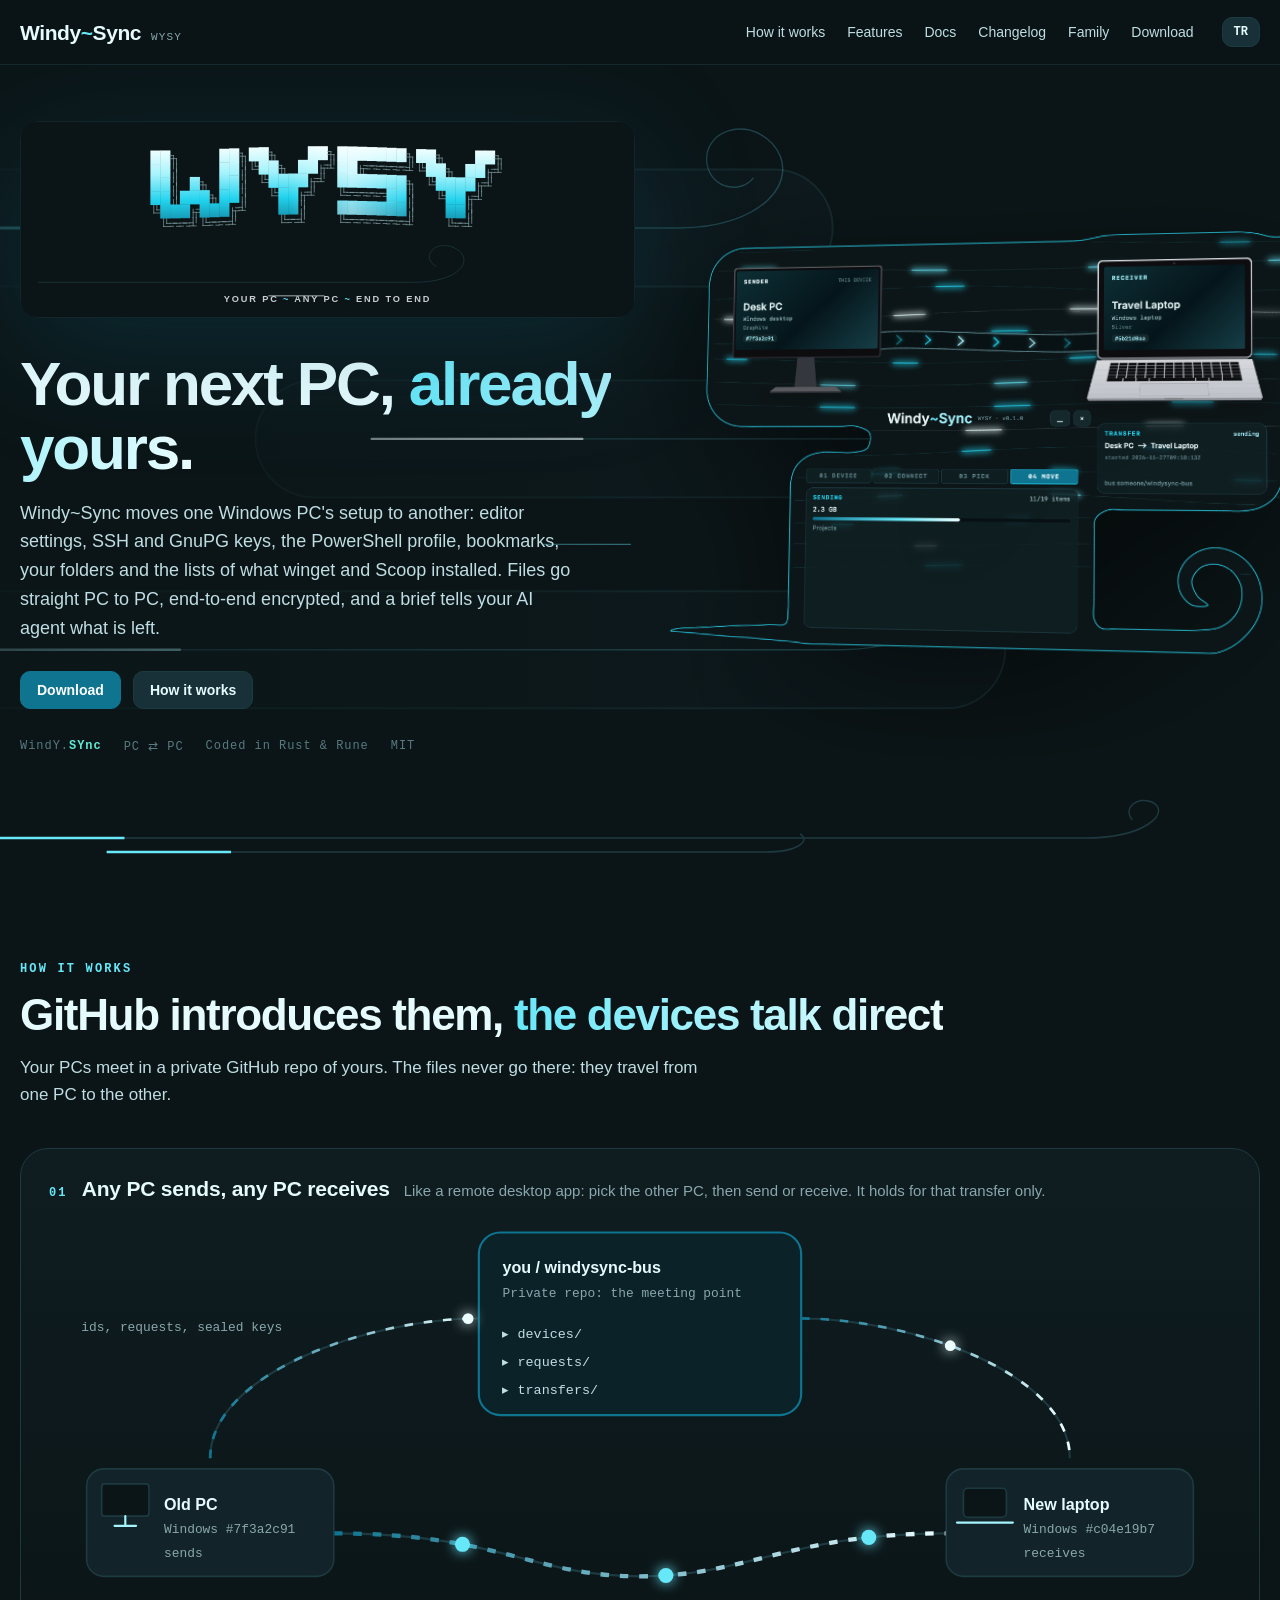
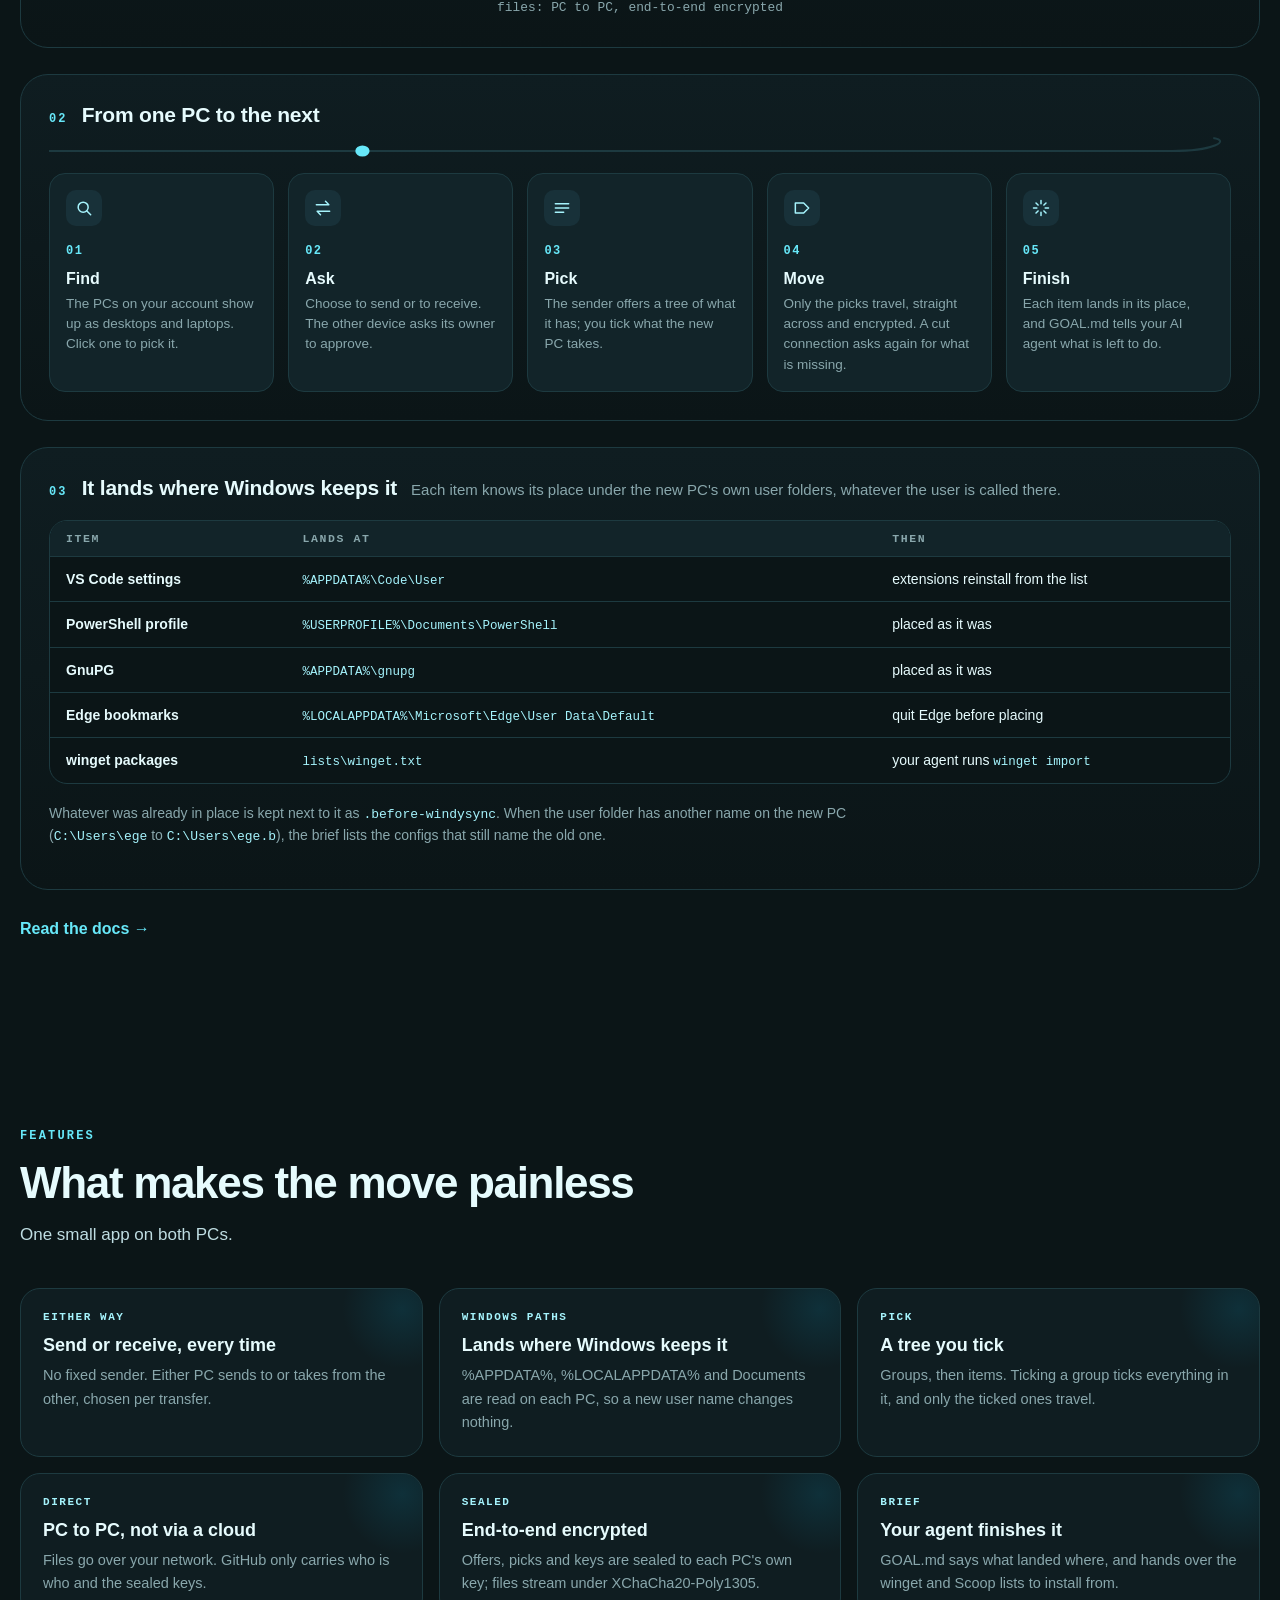
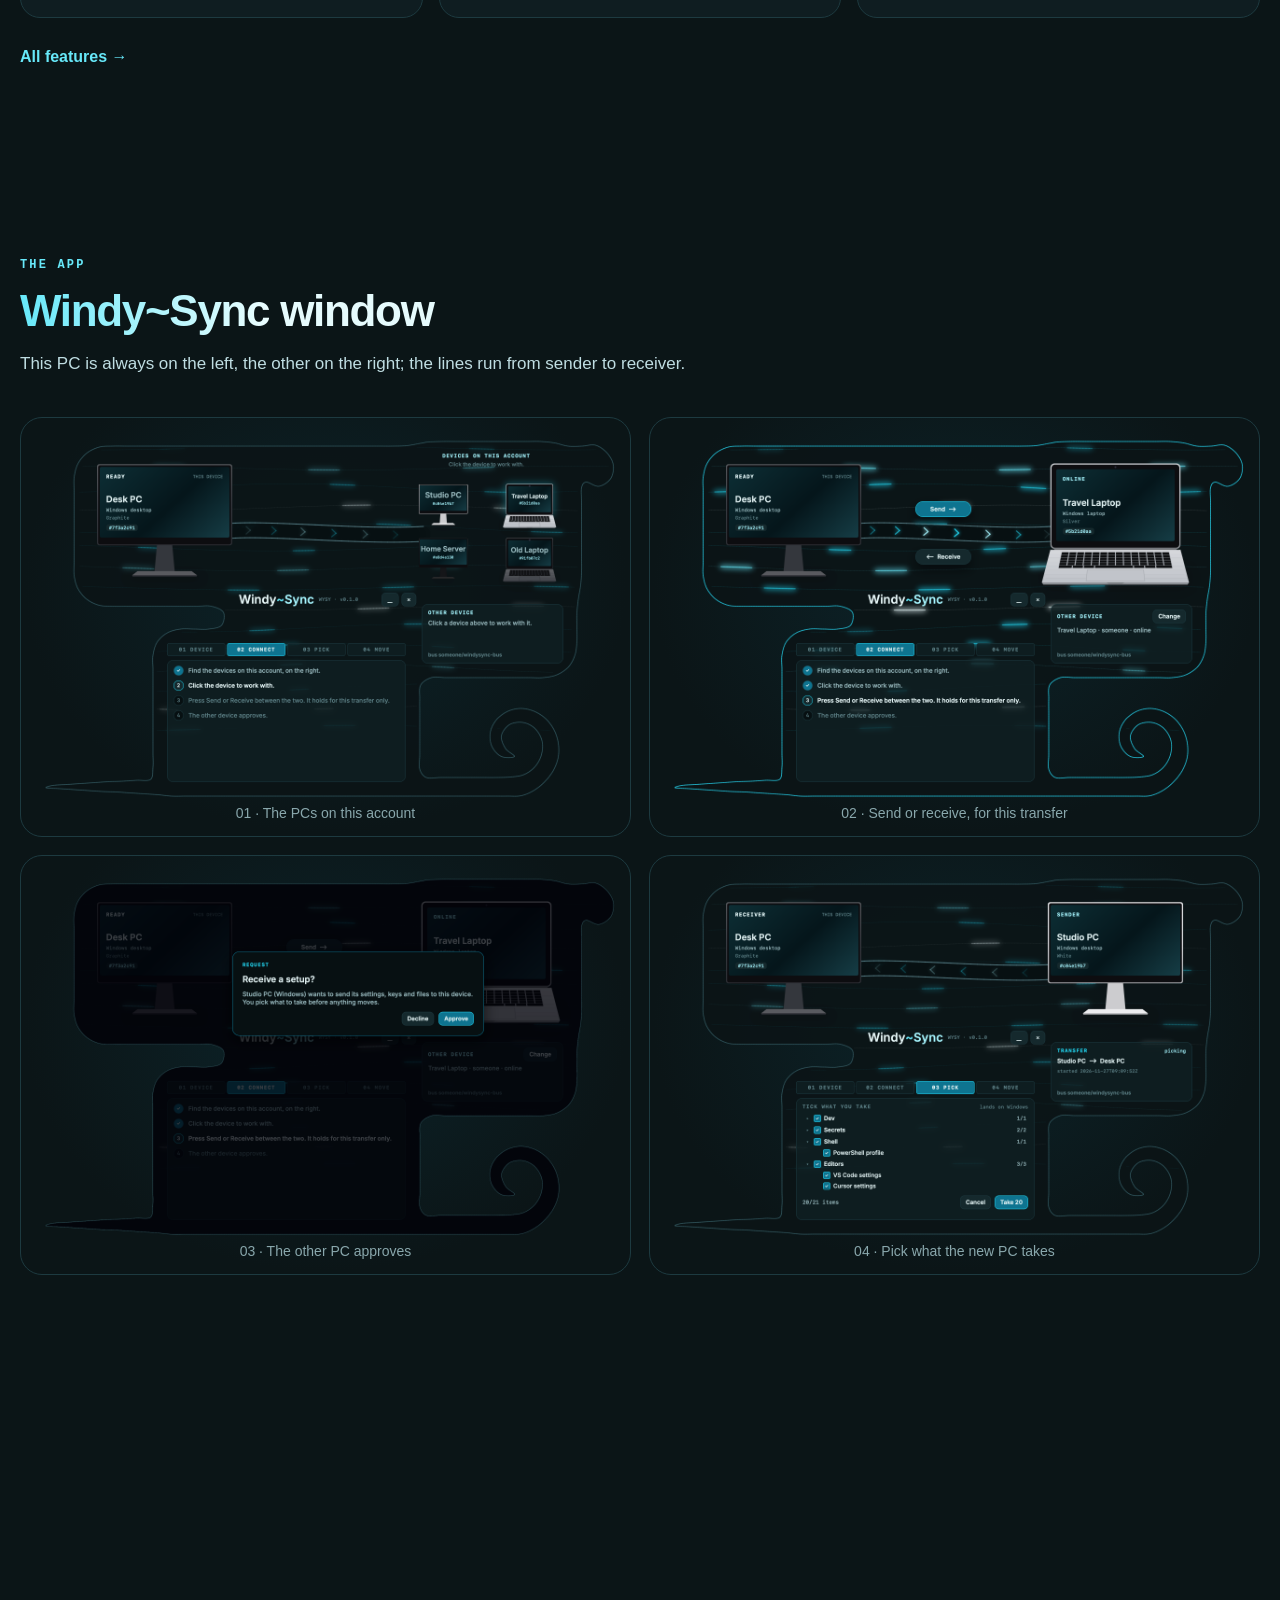
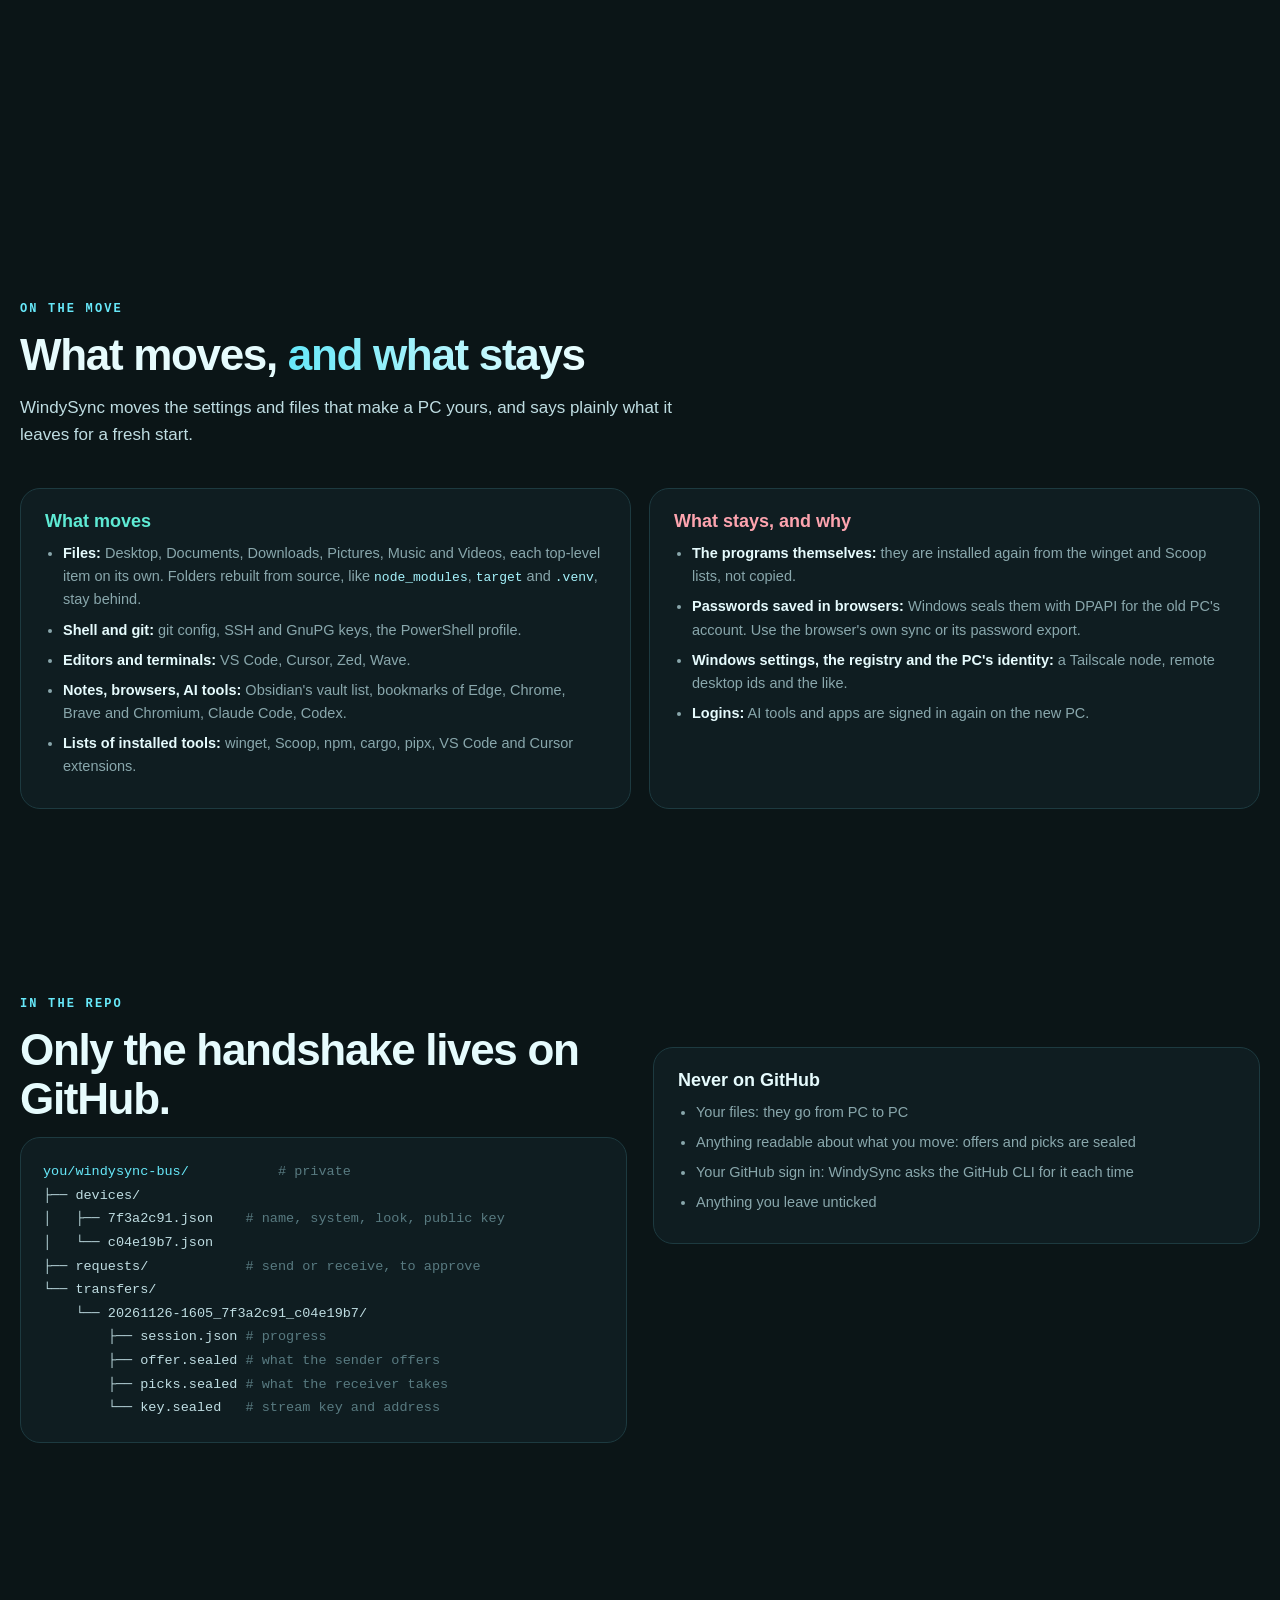
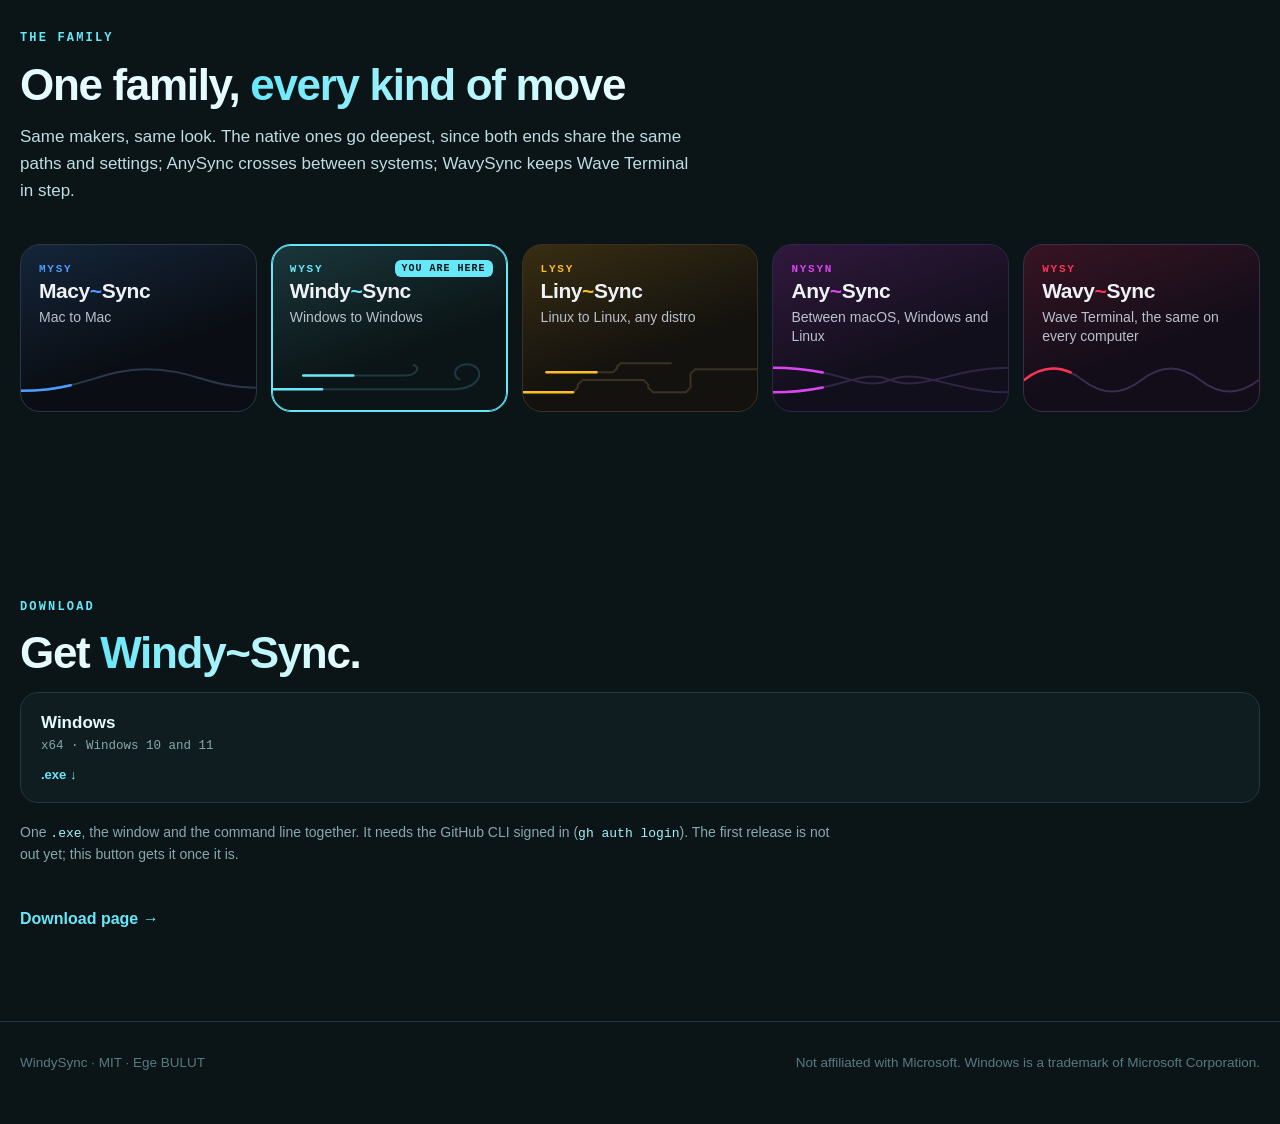
==== commit 56b9b7f6: "Site: LinySync's family card traces cut at 45 degrees, like its window" ====
--- a/site/index.html
+++ b/site/index.html
@@ -231,7 +231,7 @@
     <div class="fam">
       <a class="fm" href="https://macysync.vercel.app/" style="--fa:#4c9dff;--fbg:#0a0e14;--fe:#2a3749"><svg viewBox="0 0 300 60" preserveAspectRatio="none" aria-hidden="true"><path class="fb" d="M0 44 C 80 44 100 16 160 16 S 240 40 300 40"/><path class="fr" style="animation-delay:-0.0s" d="M0 44 C 80 44 100 16 160 16 S 240 40 300 40"/></svg><span class="fk">MYSY</span><b>Macy<i>~</i>Sync</b><span class="fl">Mac to Mac</span></a>
       <a class="fm here" href="https://windysync.vercel.app/" style="--fa:#67e8f9;--fbg:#0b1517;--fe:#1d3a40"><svg viewBox="0 0 300 60" preserveAspectRatio="none" aria-hidden="true"><path class="fb" d="M0 42 H 232 C 266 42 274 16 254 10 C 238 6 226 22 240 30"/><path class="fr" style="animation-delay:-0.0s" d="M0 42 H 232 C 266 42 274 16 254 10 C 238 6 226 22 240 30"/><path class="fb" d="M40 24 H 170 C 186 24 190 12 180 10"/><path class="fr" style="animation-delay:-1.3s" d="M40 24 H 170 C 186 24 190 12 180 10"/></svg><span class="fk">WYSY</span><b>Windy<i>~</i>Sync</b><span class="fl">Windows to Windows</span><span class="fh">you are here</span></a>
-      <a class="fm" href="https://linysync.vercel.app/" style="--fa:#fbbf24;--fbg:#14120e;--fe:#3a3122"><svg viewBox="0 0 300 60" preserveAspectRatio="none" aria-hidden="true"><path class="fb" d="M0 46 H 70 V 30 H 160 V 46 H 214 V 16 H 300"/><path class="fr" style="animation-delay:-0.0s" d="M0 46 H 70 V 30 H 160 V 46 H 214 V 16 H 300"/><path class="fb" d="M30 20 H 120 V 8 H 190"/><path class="fr" style="animation-delay:-1.3s" d="M30 20 H 120 V 8 H 190"/></svg><span class="fk">LYSY</span><b>Liny<i>~</i>Sync</b><span class="fl">Linux to Linux, any distro</span></a>
+      <a class="fm" href="https://linysync.vercel.app/" style="--fa:#fbbf24;--fbg:#14120e;--fe:#3a3122"><svg viewBox="0 0 300 60" preserveAspectRatio="none" aria-hidden="true"><path class="fb" d="M 0 46 L 64 46 L 70 40 L 70 36 L 76 30 L 154 30 L 160 36 L 160 40 L 166 46 L 208 46 L 214 40 L 214 22 L 220 16 L 300 16"/><path class="fr" style="animation-delay:-0.0s" d="M 0 46 L 64 46 L 70 40 L 70 36 L 76 30 L 154 30 L 160 36 L 160 40 L 166 46 L 208 46 L 214 40 L 214 22 L 220 16 L 300 16"/><path class="fb" d="M 30 20 L 115 20 L 120 15 L 120 13 L 125 8 L 190 8"/><path class="fr" style="animation-delay:-1.3s" d="M 30 20 L 115 20 L 120 15 L 120 13 L 125 8 L 190 8"/></svg><span class="fk">LYSY</span><b>Liny<i>~</i>Sync</b><span class="fl">Linux to Linux, any distro</span></a>
       <a class="fm" href="https://anysync.vercel.app/" style="--fa:#d946ef;--fbg:#120f1c;--fe:#2e2547"><svg viewBox="0 0 300 60" preserveAspectRatio="none" aria-hidden="true"><path class="fb" d="M0 46 C 90 46 110 14 150 30 S 230 14 300 14"/><path class="fr" style="animation-delay:-0.0s" d="M0 46 C 90 46 110 14 150 30 S 230 14 300 14"/><path class="fb" d="M0 14 C 90 14 110 46 150 30 S 230 46 300 46"/><path class="fr" style="animation-delay:-1.3s" d="M0 14 C 90 14 110 46 150 30 S 230 46 300 46"/></svg><span class="fk">NYSYN</span><b>Any<i>~</i>Sync</b><span class="fl">Between macOS, Windows and Linux</span></a>
       <a class="fm" href="https://wavysync.vercel.app/" style="--fa:#ff3355;--fbg:#120d19;--fe:#3a2d4f"><svg viewBox="0 0 300 60" preserveAspectRatio="none" aria-hidden="true"><path class="fb" d="M0 30 C 25 10 50 10 75 30 S 125 50 150 30 S 200 10 225 30 S 275 50 300 30"/><path class="fr" style="animation-delay:-0.0s" d="M0 30 C 25 10 50 10 75 30 S 125 50 150 30 S 200 10 225 30 S 275 50 300 30"/></svg><span class="fk">WYSY</span><b>Wavy<i>~</i>Sync</b><span class="fl">Wave Terminal, the same on every computer</span></a>
     </div>
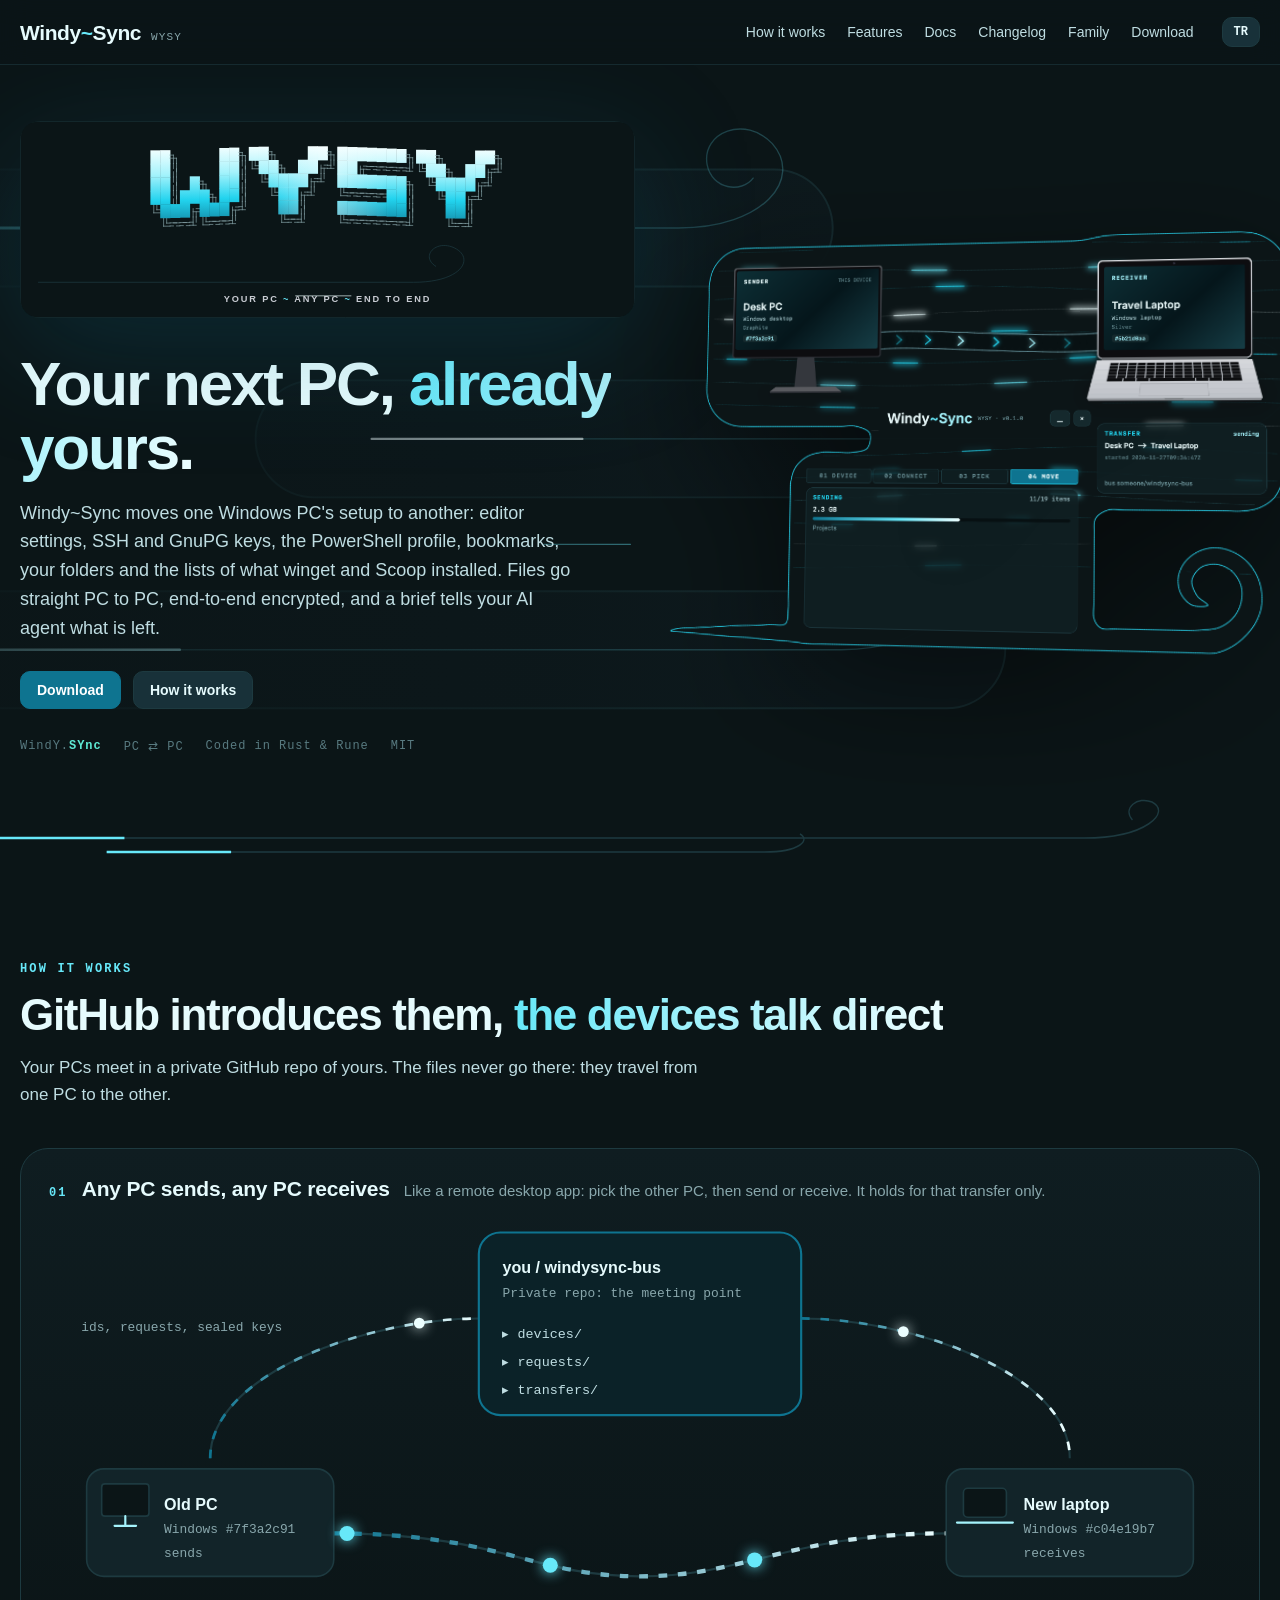
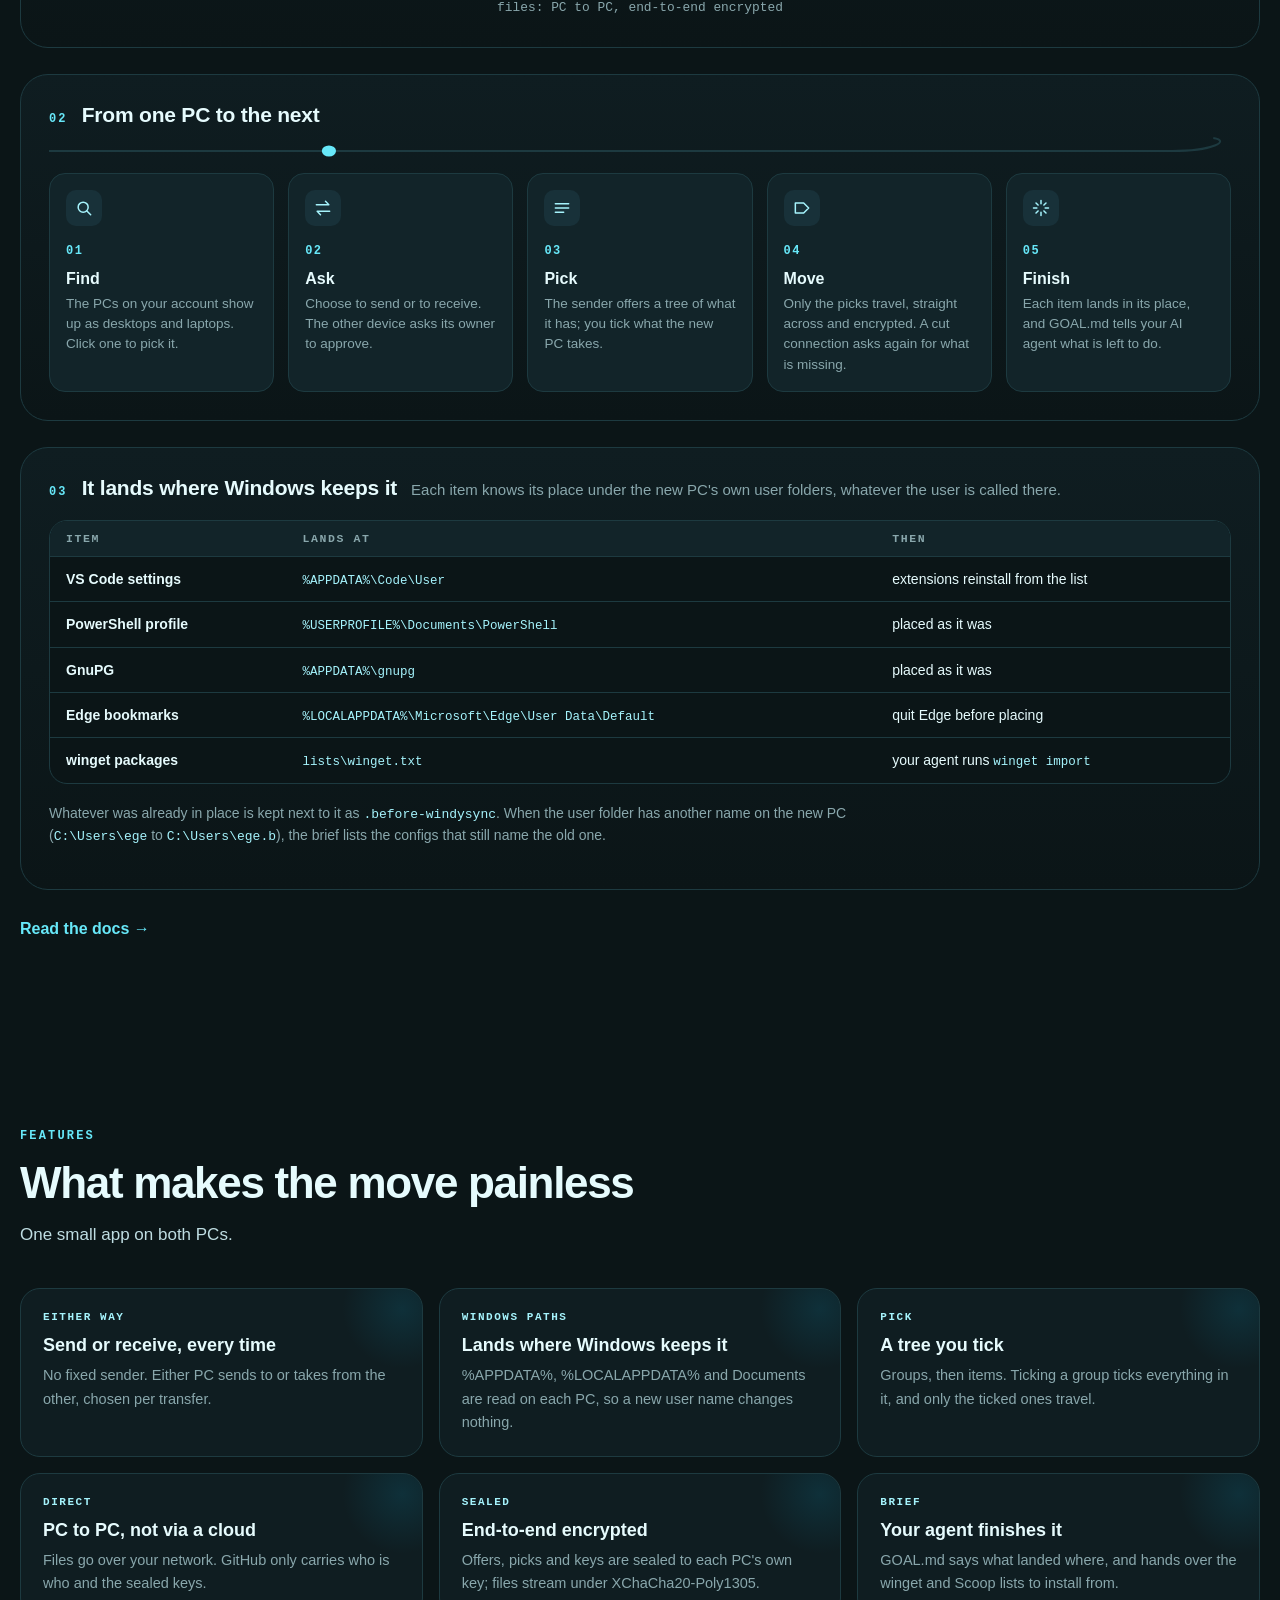
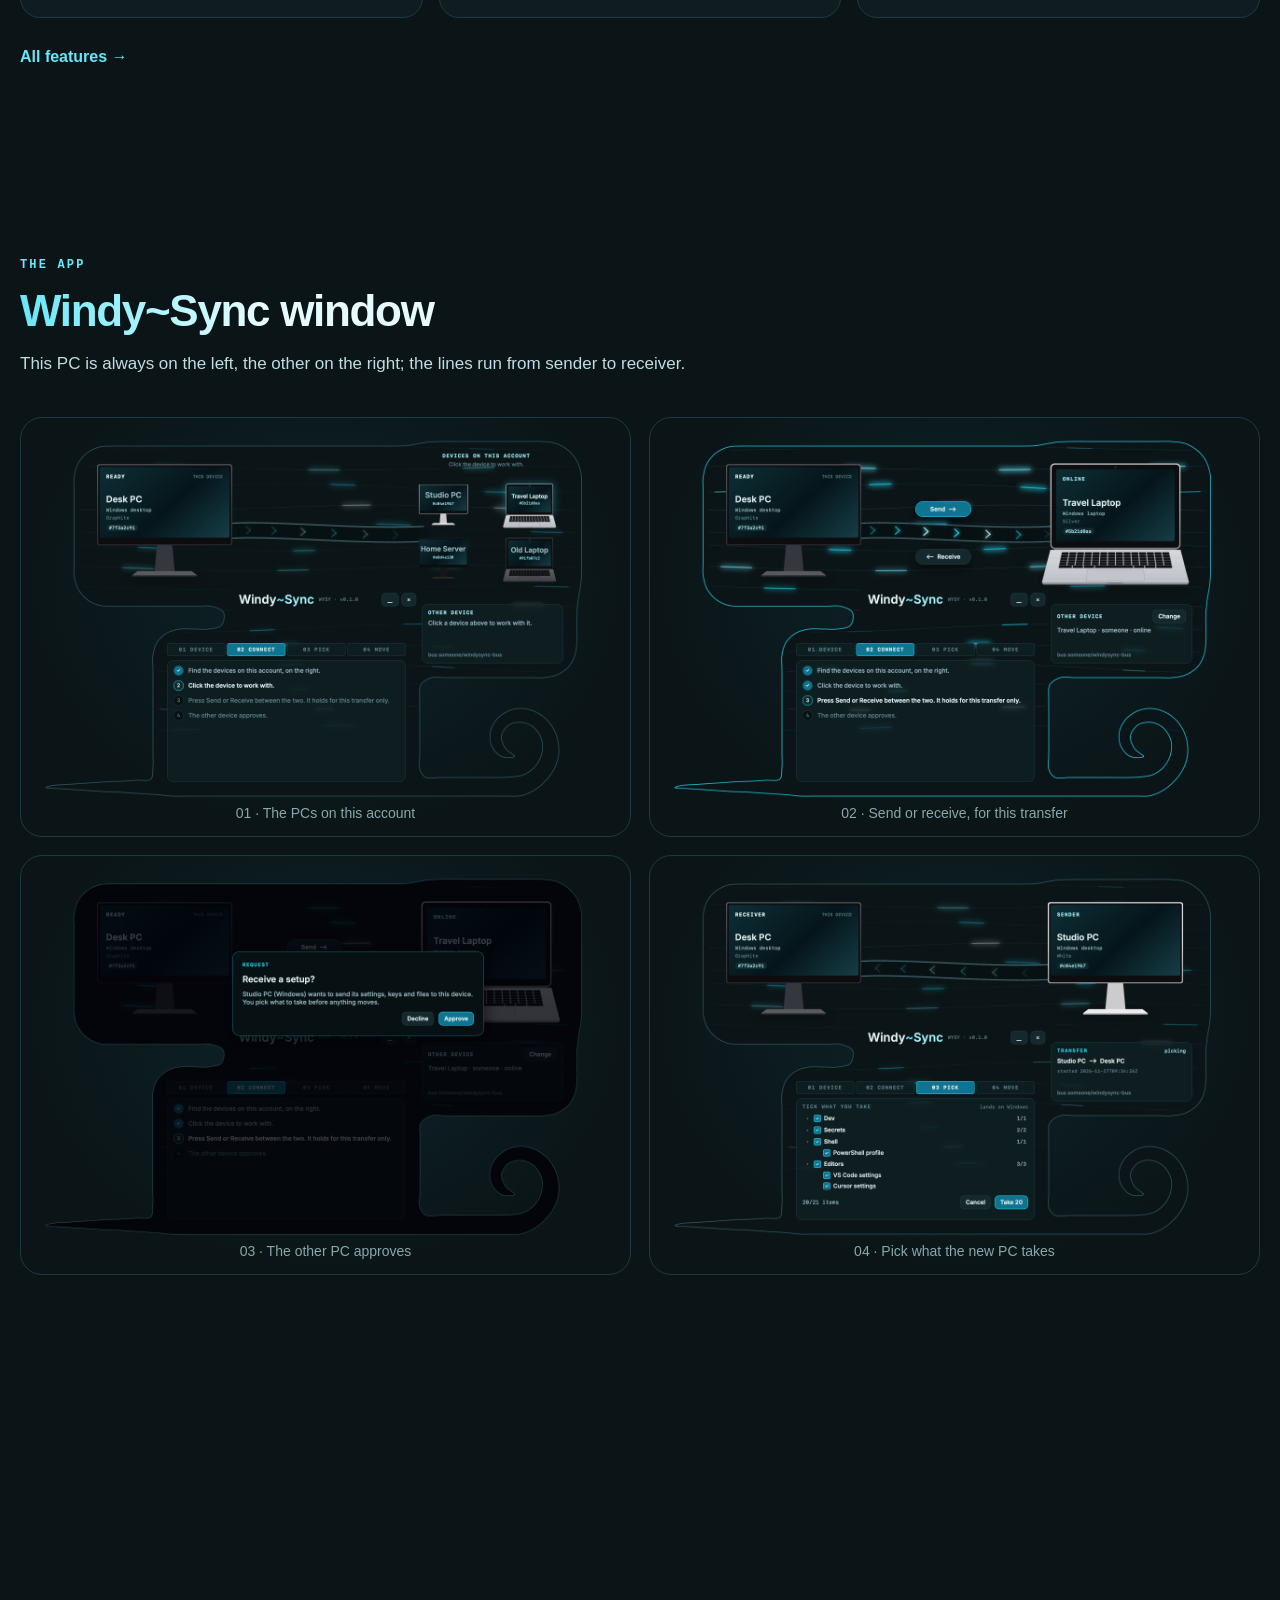
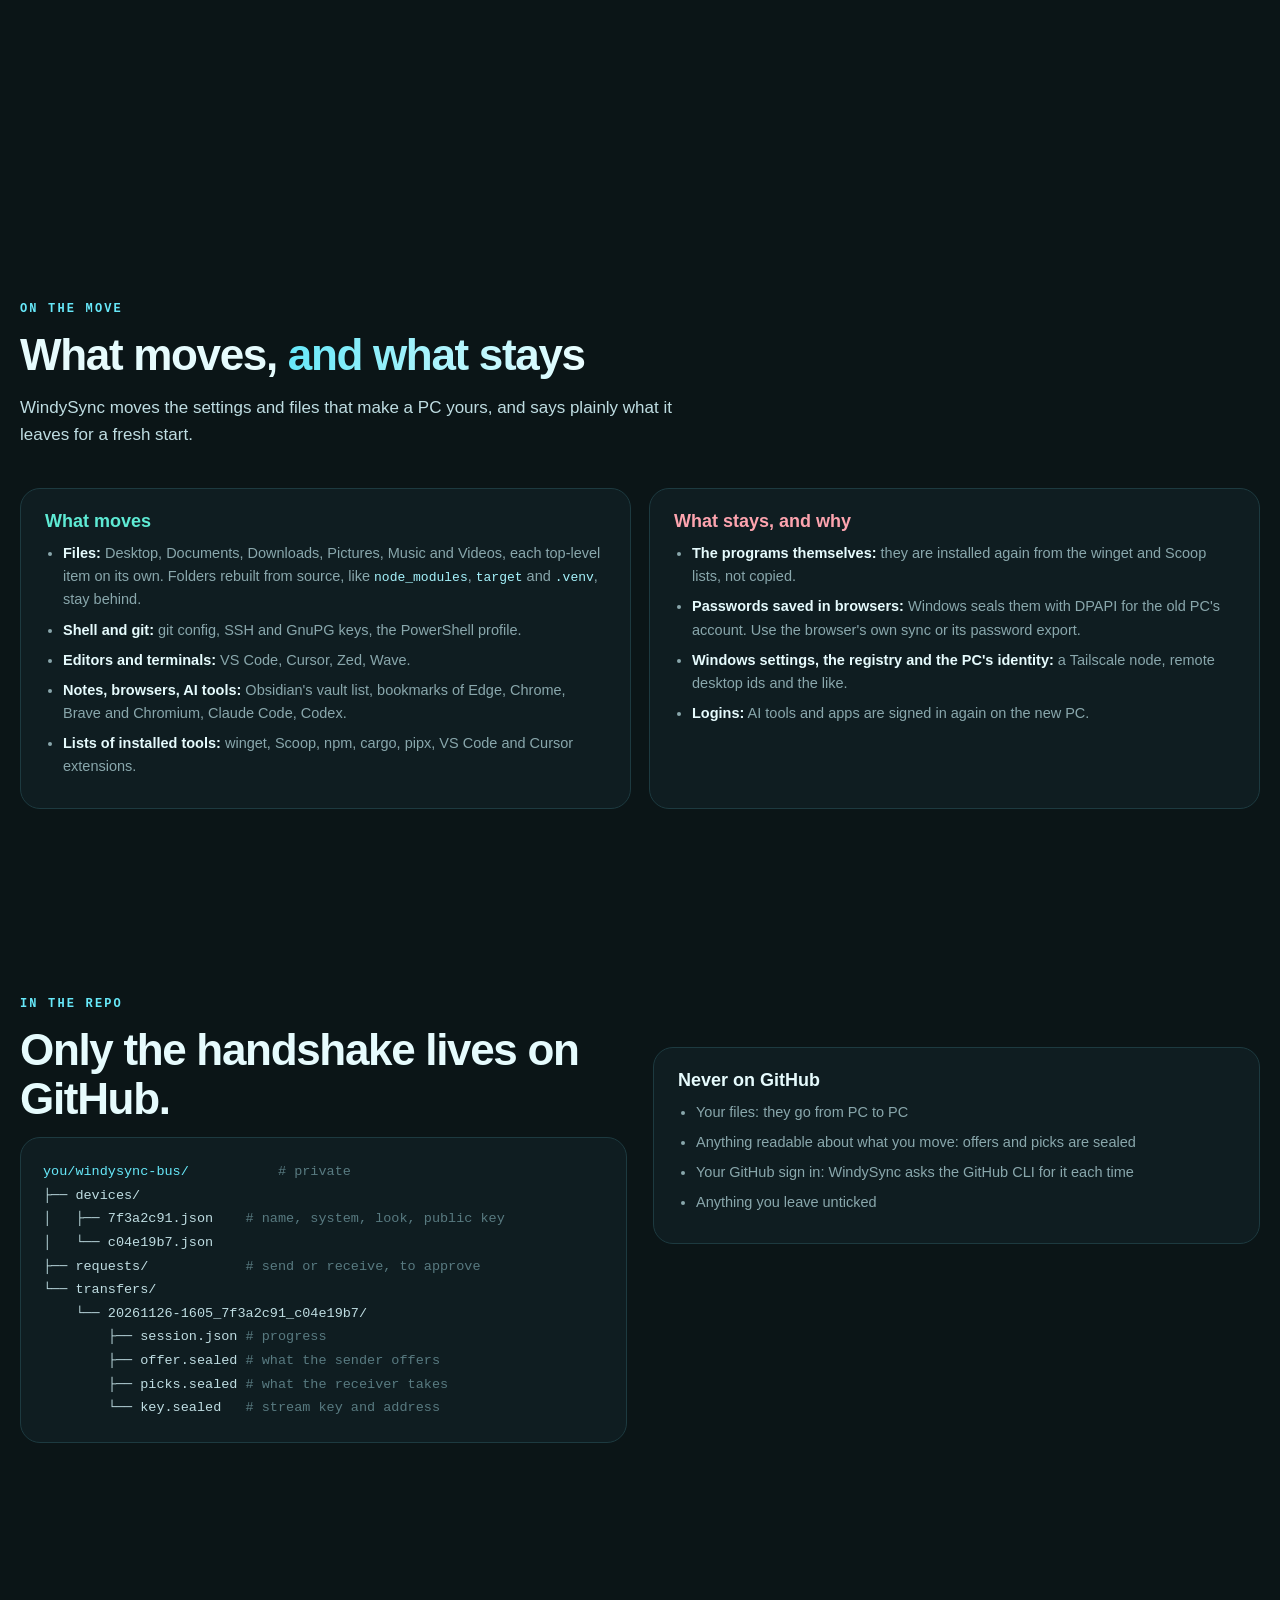
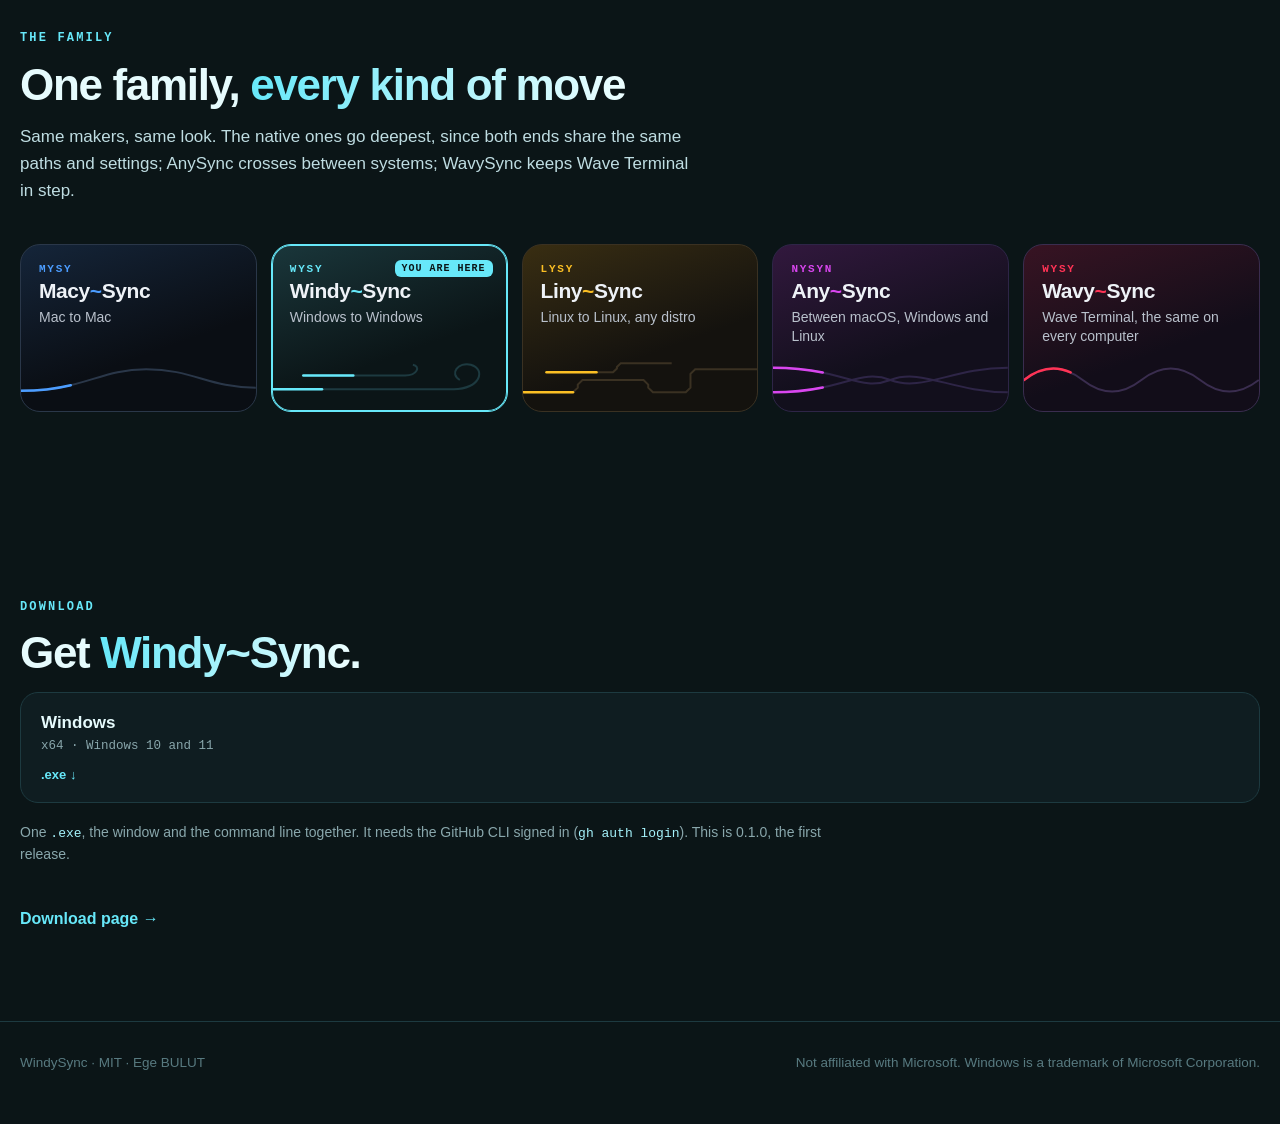
==== commit d2adfa51: "Site: 0.1.0 is out; the download text, docs and changelog say so" ====
--- a/site/index.html
+++ b/site/index.html
@@ -245,7 +245,7 @@
     <div class="dl">
       <a class="os" href="https://github.com/Ege-BULUT/WindySync/releases/latest/download/windysync-windows-x64.exe"><b>Windows</b><span>x64 · Windows 10 and 11</span><i>.exe ↓</i></a>
     </div>
-    <p class="note">One <code>.exe</code>, the window and the command line together. It needs the GitHub CLI signed in (<code>gh auth login</code>). The first release is not out yet; this button gets it once it is.</p>
+    <p class="note">One <code>.exe</code>, the window and the command line together. It needs the GitHub CLI signed in (<code>gh auth login</code>). This is 0.1.0, the first release.</p>
     <a class="more" href="download/">Download page →</a>
   </div>
 </section>
